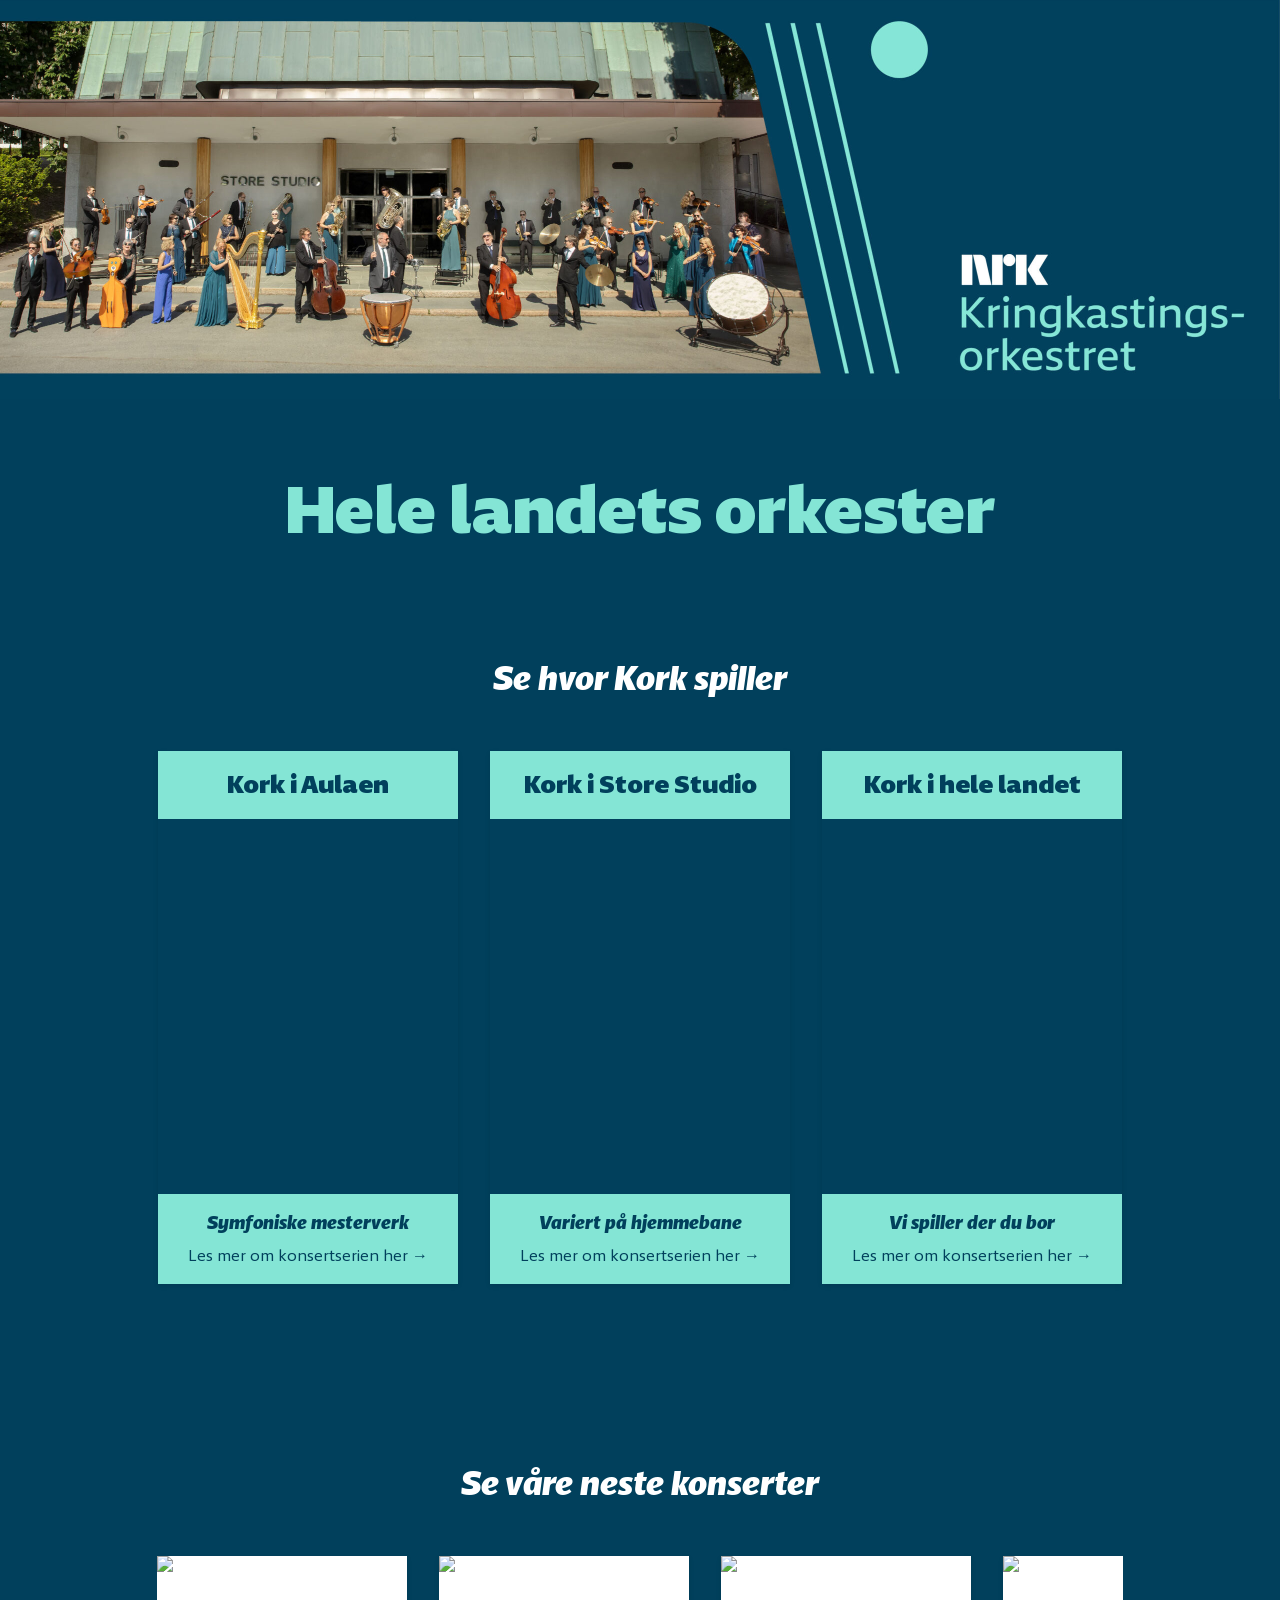
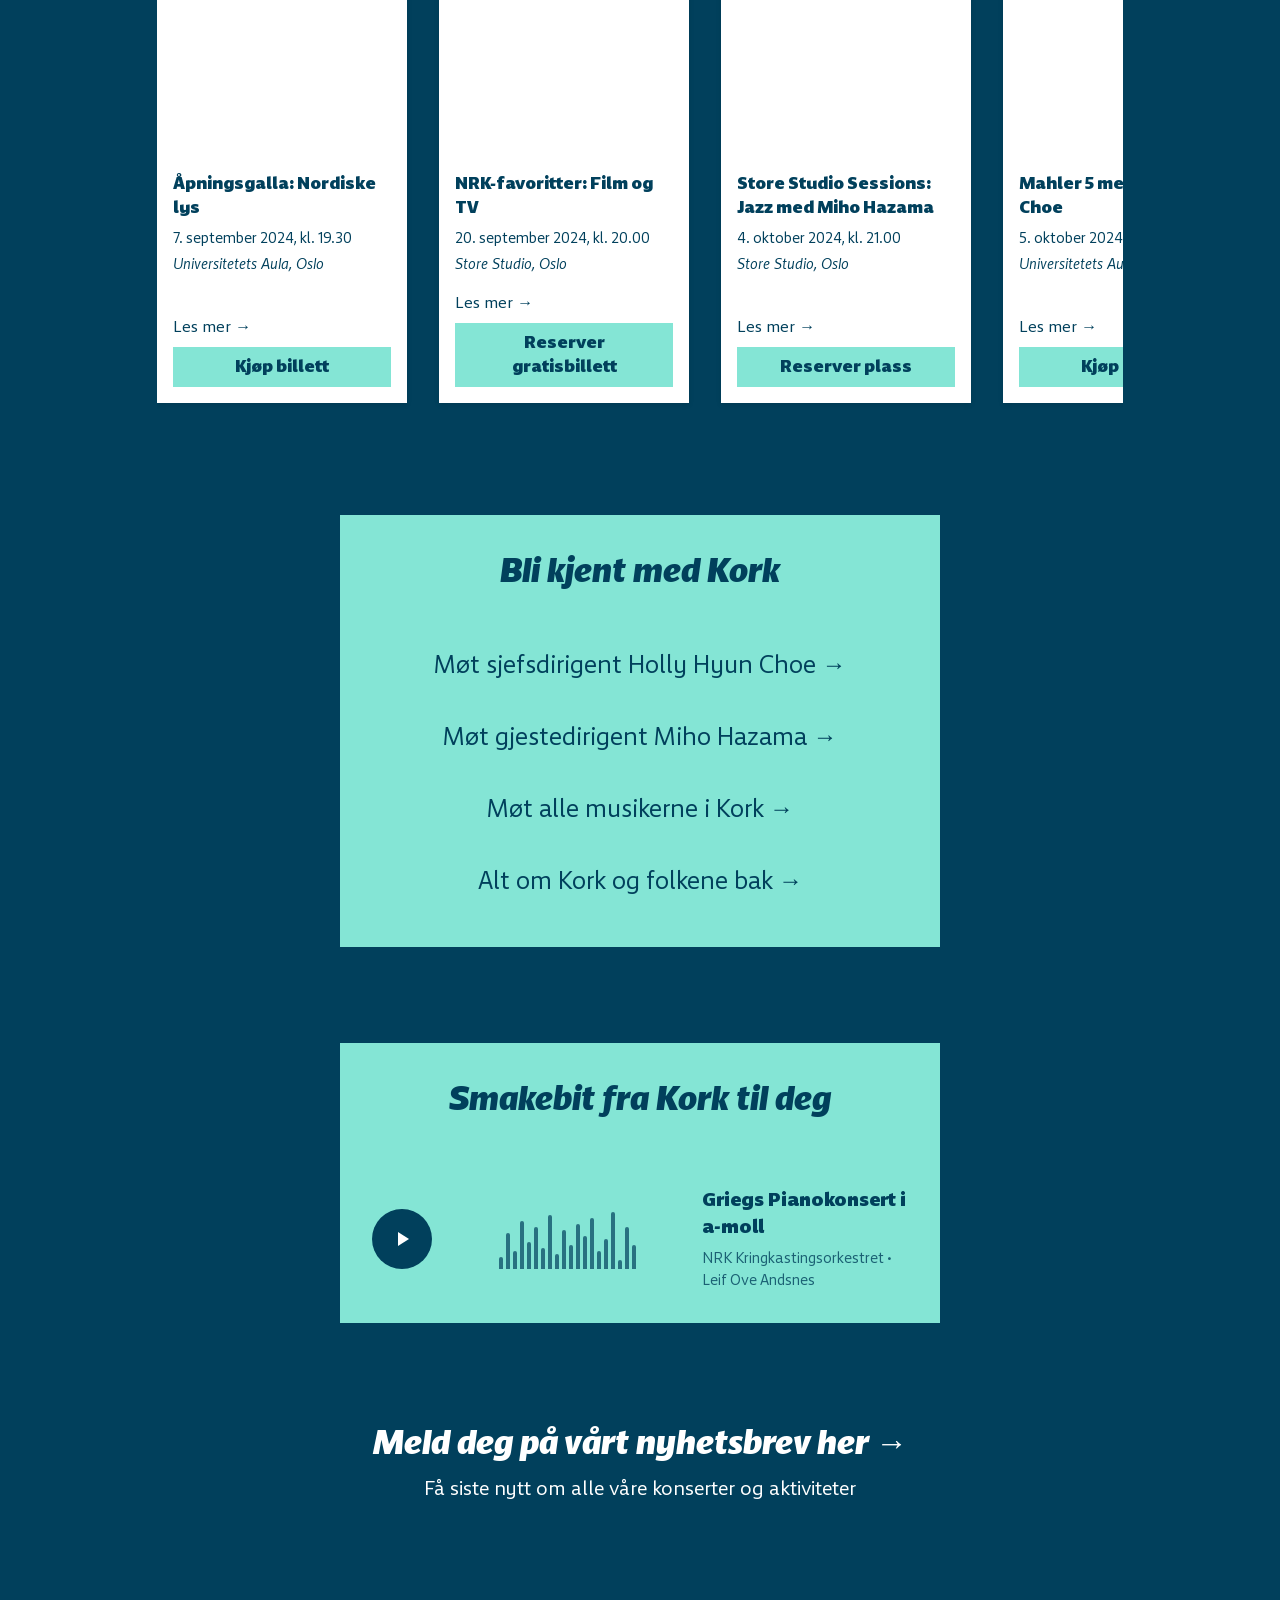
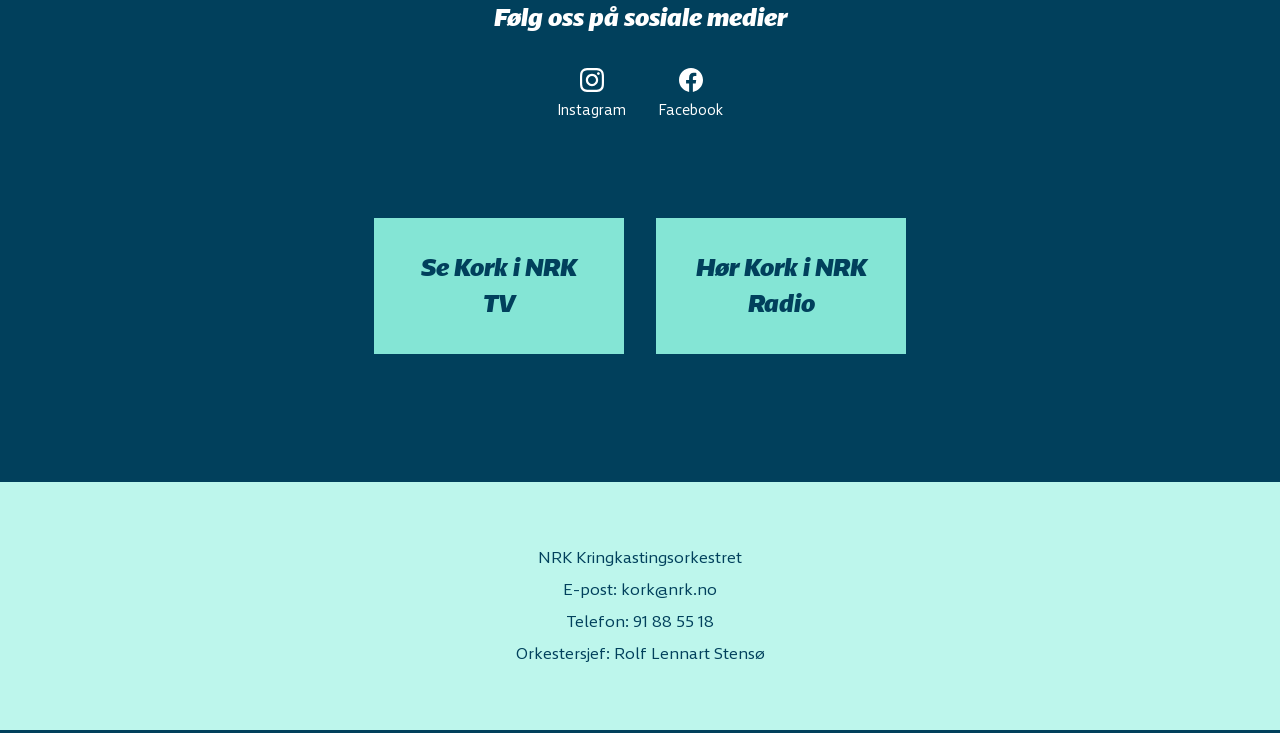
==== index.html @ f0103d6a "Legg til nye HTML-sider og oppdater global CSS" ====
<!DOCTYPE html>
<html lang="en">
<head>
    <meta charset="UTF-8">
    <meta name="viewport" content="width=device-width, initial-scale=1.0">
    <title>Kringkastingsorkestret</title>
    <link rel="stylesheet" href="reset.css">
    <link rel="stylesheet" href="global.css">
</head>
<body>
    <header>
        <img src="Kork-toppbilde-scaled.jpg" alt="NRK Kringkastingsorkestret">
    </header>

    <main>
        <h2 class="main-title">Hele landets orkester</h2>
        <!-- Series Cards Section -->
        <section class="series-section">
            <h2 class="series-title">Se hvor Kork spiller</h2>
            <div class="series-cards">
                <div class="card">
                    <h3 class="card-title">Kork i Aulaen</h3>
                    <div class="card-image">
                        <video autoplay muted loop poster="https://images.unsplash.com/photo-1519682718457-c82ce8296645?q=80&w=1170&auto=format&fit=crop&ixlib=rb-4.1.0&ixid=M3wxMjA3fDB8MHxwaG90by1wYWdlfHx8fGVufDB8fHx8fA%3D%3D">
                            <!-- Orchestra playing - replace with actual video URL -->
                        </video>
                    </div>
                    <p class="card-subtitle">Symfoniske mesterverk</p>
                    <span class="read-more">Les mer om konsertserien her →</span>
                    <a class="card-link-overlay" href="kork-i-aulaen.html" aria-label="Les mer om Kork i Aulaen"><span class="sr-only">Les mer om Kork i Aulaen</span></a>
                </div>
                <div class="card">
                    <h3 class="card-title">Kork i Store Studio</h3>
                    <div class="card-image">
                        <video autoplay muted loop poster="https://byggogbevar.no/media/4402/mineralittpuss-paa-store-studio-nrk-foto-betong-consult.jpg?width=1320&format=webp&v=1d457262182a1d0">
                            <!-- Musicians in big room - replace with actual video URL -->
                        </video>
                    </div>
                    <p class="card-subtitle">Variert på hjemmebane</p>
                    <span class="read-more">Les mer om konsertserien her →</span>
                    <a class="card-link-overlay" href="kork-i-store-studio.html" aria-label="Les mer om Kork i Store Studio"><span class="sr-only">Les mer om Kork i Store Studio</span></a>
                </div>
                <div class="card">
                    <h3 class="card-title">Kork i hele landet</h3>
                    <div class="card-image">
                        <video autoplay muted loop poster="https://g.acdn.no/obscura/API/dynamic/r1/ece5/tr_1200_1200_s_f/0000/avno/2015/3/8/22/10kulkari1_1.jpg?chk=79253D">
                            <!-- Orchestra in nature - replace with actual video URL -->
                        </video>
                    </div>
                    <p class="card-subtitle">Vi spiller der du bor</p>
                    <span class="read-more">Les mer om konsertserien her →</span>
                    <a class="card-link-overlay" href="kork-i-hele-landet.html" aria-label="Les mer om Kork i hele landet"><span class="sr-only">Les mer om Kork i hele landet</span></a>
                </div>
            </div>
        </section>
        
        <section class="concerts-section">
            <h2>Se våre neste konserter</h2>
            <div class="concerts-carousel">
                                <div class="concert-card">
                    <img src="https://images.unsplash.com/photo-1446057032654-9d8885db76c6?auto=format&fit=crop&w=1600&q=80&ixlib=rb-4.0.3" alt="Dirigent i aksjon">
                    <div class="concert-body">
                        <div class="concert-info">
                            <h4 class="concert-title">Åpningsgalla: Nordiske lys</h4>
                            <div class="date-venue-row">
                                <p class="concert-date">7. september 2024, kl. 19.30</p>
                                <p class="concert-venue">Universitetets Aula, Oslo</p>
                            </div>
                        </div>
                        <div class="concert-actions">
                            <a href="https://www.ticketmaster.no/event/kork-nordiske-lys-billetter/0001" class="concert-link">Les mer →</a>
                            <button class="ticket-btn">Kjøp billett</button>
                        </div>
                    </div>
                </div>
                                <div class="concert-card">
                    <img src="https://images.unsplash.com/photo-1516466723877-e4ec1d736c8a?auto=format&fit=crop&w=1600&q=80&ixlib=rb-4.0.3" alt="Publikum i Store Studio">
                    <div class="concert-body">
                        <div class="concert-info">
                            <h4 class="concert-title">NRK-favoritter: Film og TV</h4>
                            <div class="date-venue-row">
                                <p class="concert-date">20. september 2024, kl. 20.00</p>
                                <p class="concert-venue">Store Studio, Oslo</p>
                            </div>
                        </div>
                        <div class="concert-actions">
                            <a href="https://www.nrk.no/kork/store-studio-film-og-tv-1.44556677" class="concert-link">Les mer →</a>
                            <button class="ticket-btn">Reserver gratisbillett</button>
                        </div>
                    </div>
                </div>
                                <div class="concert-card">
                    <img src="https://images.unsplash.com/photo-1504805572947-34fad45aed93?auto=format&fit=crop&w=1600&q=80&ixlib=rb-4.0.3" alt="Jazzmusiker i studio">
                    <div class="concert-body">
                        <div class="concert-info">
                            <h4 class="concert-title">Store Studio Sessions: Jazz med Miho Hazama</h4>
                            <div class="date-venue-row">
                                <p class="concert-date">4. oktober 2024, kl. 21.00</p>
                                <p class="concert-venue">Store Studio, Oslo</p>
                            </div>
                        </div>
                        <div class="concert-actions">
                            <a href="https://www.nrk.no/kork/store-studio-sessions-miho-hazama-1.44556678" class="concert-link">Les mer →</a>
                            <button class="ticket-btn">Reserver plass</button>
                        </div>
                    </div>
                </div>
                                <div class="concert-card">
                    <img src="https://images.unsplash.com/photo-1517976487492-5750f3195933?auto=format&fit=crop&w=1600&q=80&ixlib=rb-4.0.3" alt="Strykere i konsertsal">
                    <div class="concert-body">
                        <div class="concert-info">
                            <h4 class="concert-title">Mahler 5 med Holly Hyun Choe</h4>
                            <div class="date-venue-row">
                                <p class="concert-date">5. oktober 2024, kl. 19.00</p>
                                <p class="concert-venue">Universitetets Aula, Oslo</p>
                            </div>
                        </div>
                        <div class="concert-actions">
                            <a href="https://www.nrk.no/kork/mahler-5-med-holly-hyun-choe-1.12345678" class="concert-link">Les mer →</a>
                            <button class="ticket-btn">Kjøp billett</button>
                        </div>
                    </div>
                </div>
                                <div class="concert-card">
                    <img src="https://images.unsplash.com/photo-1511379938547-c1f69419868d?auto=format&fit=crop&w=1600&q=80&ixlib=rb-4.0.3" alt="Vokalist i studio">
                    <div class="concert-body">
                        <div class="concert-info">
                            <h4 class="concert-title">KORK & Karpe – StudioEkstra</h4>
                            <div class="date-venue-row">
                                <p class="concert-date">18. oktober 2024, kl. 22.00</p>
                                <p class="concert-venue">Store Studio, Oslo</p>
                            </div>
                        </div>
                        <div class="concert-actions">
                            <a href="https://www.nrk.no/kork/kork-og-karpe-store-studio-1.44556679" class="concert-link">Les mer →</a>
                            <button class="ticket-btn">Venteliste</button>
                        </div>
                    </div>
                </div>
                                <div class="concert-card">
                    <img src="https://images.unsplash.com/photo-1519681393784-d120267933ba?auto=format&fit=crop&w=1600&q=80&ixlib=rb-4.0.3" alt="Orkester i konsertsal">
                    <div class="concert-body">
                        <div class="concert-info">
                            <h4 class="concert-title">KORK & Susanna i Olavshallen</h4>
                            <div class="date-venue-row">
                                <p class="concert-date">26. oktober 2024, kl. 19.30</p>
                                <p class="concert-venue">Olavshallen, Trondheim</p>
                            </div>
                        </div>
                        <div class="concert-actions">
                            <a href="https://www.ticketmaster.no/event/kork-susanna-trondheim-billetter/77889901" class="concert-link">Les mer →</a>
                            <button class="ticket-btn">Kjøp billett</button>
                        </div>
                    </div>
                </div>
            </div>
        </section>
        
        <!-- Om Kork Section -->
        <section class="om-kork-section">
            <div class="conductor-links-box">
                <h2>Bli kjent med Kork</h2>
                <a href="#" class="conductor-link">Møt sjefsdirigent Holly Hyun Choe →</a>
                <a href="#" class="conductor-link">Møt gjestedirigent Miho Hazama →</a>
                <a href="#" class="conductor-link">Møt alle musikerne i Kork →</a>
                <a href="#" class="conductor-link">Alt om Kork og folkene bak →</a>
            </div>
        </section>

        <!-- Music Player Section -->
        <section class="music-player-section">
            <div class="music-player">
                <h2>Smakebit fra Kork til deg</h2>
                <div class="music-player-controls">
                    <button class="play-btn" id="playBtn">
                        <svg width="24" height="24" viewBox="0 0 24 24" fill="currentColor">
                            <path d="M8 5v14l11-7z"/>
                        </svg>
                    </button>
                    <div class="audio-visualizer">
                    <div class="frequency-bar" style="height: 20%"></div>
                    <div class="frequency-bar" style="height: 60%"></div>
                    <div class="frequency-bar" style="height: 30%"></div>
                    <div class="frequency-bar" style="height: 80%"></div>
                    <div class="frequency-bar" style="height: 45%"></div>
                    <div class="frequency-bar" style="height: 70%"></div>
                    <div class="frequency-bar" style="height: 35%"></div>
                    <div class="frequency-bar" style="height: 90%"></div>
                    <div class="frequency-bar" style="height: 25%"></div>
                    <div class="frequency-bar" style="height: 65%"></div>
                    <div class="frequency-bar" style="height: 40%"></div>
                    <div class="frequency-bar" style="height: 75%"></div>
                    <div class="frequency-bar" style="height: 55%"></div>
                    <div class="frequency-bar" style="height: 85%"></div>
                    <div class="frequency-bar" style="height: 30%"></div>
                    <div class="frequency-bar" style="height: 50%"></div>
                    <div class="frequency-bar" style="height: 95%"></div>
                    <div class="frequency-bar" style="height: 15%"></div>
                    <div class="frequency-bar" style="height: 70%"></div>
                    <div class="frequency-bar" style="height: 40%"></div>
                </div>
                    <div class="track-info">
                        <h3>Griegs Pianokonsert i a-moll</h3>
                        <p>NRK Kringkastingsorkestret • Leif Ove Andsnes</p>
                    </div>
                </div>
            </div>
        </section>

        <!-- Newsletter Section -->
        <section class="newsletter-section">
            <a href="#" class="newsletter-link">Meld deg på vårt nyhetsbrev her →</a>
            <p class="newsletter-subtitle">Få siste nytt om alle våre konserter og aktiviteter</p>
            <h3 class="social-title">Følg oss på sosiale medier</h3>
            <div class="social-icons">
                <a href="#" class="social-link" aria-label="Instagram">
                    <svg width="24" height="24" viewBox="0 0 24 24" fill="currentColor">
                        <path d="M12 2.163c3.204 0 3.584.012 4.85.07 3.252.148 4.771 1.691 4.919 4.919.058 1.265.069 1.645.069 4.849 0 3.205-.012 3.584-.069 4.849-.149 3.225-1.664 4.771-4.919 4.919-1.266.058-1.644.07-4.85.07-3.204 0-3.584-.012-4.849-.07-3.26-.149-4.771-1.699-4.919-4.92-.058-1.265-.07-1.644-.07-4.849 0-3.204.013-3.583.07-4.849.149-3.227 1.664-4.771 4.919-4.919 1.266-.057 1.645-.069 4.849-.069zm0-2.163c-3.259 0-3.667.014-4.947.072-4.358.2-6.78 2.618-6.98 6.98-.059 1.281-.073 1.689-.073 4.948 0 3.259.014 3.668.072 4.948.2 4.358 2.618 6.78 6.98 6.98 1.281.058 1.689.072 4.948.072 3.259 0 3.668-.014 4.948-.072 4.354-.2 6.782-2.618 6.979-6.98.059-1.28.073-1.689.073-4.948 0-3.259-.014-3.667-.072-4.947-.196-4.354-2.617-6.78-6.979-6.98-1.281-.059-1.69-.073-4.949-.073zm0 5.838c-3.403 0-6.162 2.759-6.162 6.162s2.759 6.163 6.162 6.163 6.162-2.759 6.162-6.163c0-3.403-2.759-6.162-6.162-6.162zm0 10.162c-2.209 0-4-1.79-4-4 0-2.209 1.791-4 4-4s4 1.791 4 4c0 2.21-1.791 4-4 4zm6.406-11.845c-.796 0-1.441.645-1.441 1.44s.645 1.44 1.441 1.44c.795 0 1.439-.645 1.439-1.44s-.644-1.44-1.439-1.44z"/>
                    </svg>
                    <span class="social-label">Instagram</span>
                </a>
                <a href="#" class="social-link" aria-label="Facebook">
                    <svg width="24" height="24" viewBox="0 0 24 24" fill="currentColor">
                        <path d="M24 12.073c0-6.627-5.373-12-12-12s-12 5.373-12 12c0 5.99 4.388 10.954 10.125 11.854v-8.385H7.078v-3.47h3.047V9.43c0-3.007 1.792-4.669 4.533-4.669 1.312 0 2.686.235 2.686.235v2.953H15.83c-1.491 0-1.956.925-1.956 1.874v2.25h3.328l-.532 3.47h-2.796v8.385C19.612 23.027 24 18.062 24 12.073z"/>
                    </svg>
                    <span class="social-label">Facebook</span>
                </a>
            </div>
        </section>

        <!-- Media Section -->
        <section class="media-section">
            <div class="media-boxes">
                <div class="media-box">
                    <h3>Se Kork i NRK TV</h3>
                </div>
                <div class="media-box">
                    <h3>Hør Kork i NRK Radio</h3>
                </div>
            </div>
        </section>
    </main>
    
    <footer>
        <p>NRK Kringkastingsorkestret</p>
        <p>E-post: kork@nrk.no</p>
        <p>Telefon: 91 88 55 18</p>
        <p>Orkestersjef: Rolf Lennart Stensø</p>
    </footer>
    
</body>
</html>
---- global.css ----
/* Font Declarations */
@font-face {
  font-family: 'NRK Sans';
  src: url('./font/NRKSans-Regular_112393614.ttf') format('truetype');
  font-weight: 400;
  font-style: normal;
}

@font-face {
  font-family: 'NRK Sans';
  src: url('./font/NRKSans-RegularItalic_595751658.ttf') format('truetype');
  font-weight: 400;
  font-style: italic;
}

@font-face {
  font-family: 'NRK Sans';
  src: url('./font/NRKSans-Black_2588582551.ttf') format('truetype');
  font-weight: 900;
  font-style: normal;
}

@font-face {
  font-family: 'NRK Sans';
  src: url('./font/NRKSans-BlackItalic_2132894195.ttf') format('truetype');
  font-weight: 900;
  font-style: italic;
}
/* CSS Custom Properties (Variables) */
:root {
  --color-dark-blue: #01405c;
  --color-green: #84e5d5;
  --color-light-green: #bdf6ec;
  --color-text: #333;
  --color-white: #ffffff;

  --font-family-base: 'NRK Sans', Arial, sans-serif;
  --font-size-base: 1rem;
  --font-size-large: 3.5rem;
  --font-size-xl: 6rem;

  --spacing-xs: 0.5rem;
  --spacing-xxs: 0.25rem;
  --spacing-sm: 1rem;
  --spacing-md: 1.5rem;
  --spacing-lg: 2rem;
  --spacing-xl: 3rem;
  --spacing-2xl: 4rem;
  --spacing-3xl: 6rem;

  --border-radius: 8px;
  --shadow: 0 2px 5px rgba(0, 0, 0, 0.1);
  --max-width-container: 1200px;

  /* Calculated from SVG path diagonal: arctan((425.49-68.23)/(178.39-96.15)) */
  --frame-skew-angle: 12.9deg;

  /* Line spacing - distance between each line */
  --line-spacing: 20cqi;
}

/* Base Styles */
body {
  font-family: var(--font-family-base);
  font-size: var(--font-size-base);
  color: var(--color-text);
  background: var(--color-dark-blue);
  min-height: 100vh;
}

.sr-only {
  position: absolute;
  width: 1px;
  height: 1px;
  padding: 0;
  margin: -1px;
  overflow: hidden;
  clip: rect(0, 0, 0, 0);
  white-space: nowrap;
  border: 0;
}

/* Layout Components */
header {
  width: 100%;
  padding: 0;
  margin: 0;
}

header img {
  width: 100%;
  height: auto;
  display: block;
  margin-top: -3px;
}

main {
  max-width: var(--max-width-container);
  margin: var(--spacing-lg) auto;
  padding: var(--spacing-lg);
  color: var(--color-white);
}

.main-title {
  font-size: 4rem;
  color: var(--color-green);
  font-weight: 900;
  font-style: normal;
  margin: 0 0 var(--spacing-3xl) 0;
  text-align: center;
}

.series-title {
  font-size: 2rem;
  color: var(--color-white);
  font-weight: 900;
  font-style: italic;
  margin: 0 0 var(--spacing-lg) 0;
  text-align: center;
}

.series-cards {
  display: flex;
  flex-wrap: nowrap;
  gap: var(--spacing-lg);
  overflow-x: auto;
  scroll-behavior: smooth;
  scroll-snap-type: x mandatory;
  padding: var(--spacing-sm) 0;
  container-type: inline-size;
  justify-content: center;
}

.series-cards::-webkit-scrollbar {
  height: 8px;
}

.series-cards::-webkit-scrollbar-track {
  background: var(--color-dark-blue);
  border-radius: 0;
}

.series-cards::-webkit-scrollbar-thumb {
  background: var(--color-green);
  border-radius: 0;
}

/* Responsive card sizing with container queries */
@container (max-width: 500px) {
  .card {
    flex: 0 0 calc(100% - var(--spacing-lg));
    width: calc(100% - var(--spacing-lg));
    min-width: calc(100% - var(--spacing-lg));
    scroll-snap-align: start;
  }
}

@container (min-width: 501px) and (max-width: 900px) {
  .card {
    flex: 0 0 calc(50% - var(--spacing-lg));
    width: calc(50% - var(--spacing-lg));
    min-width: calc(50% - var(--spacing-lg));
    scroll-snap-align: start;
  }
}

@container (min-width: 901px) {
  .series-cards {
    justify-content: center;
    overflow-x: visible;
  }

  .card {
    flex: 1;
    max-width: 300px;
    scroll-snap-align: none;
  }
}

.card {
  border-radius: 0;
  overflow: hidden;
  box-shadow: var(--shadow);
  display: flex;
  flex-direction: column;
  position: relative;
  transition: transform 0.3s ease, box-shadow 0.3s ease;
}

.card:hover,
.card:focus-within {
  transform: translateY(-6px);
  box-shadow: 0 10px 25px rgba(0, 0, 0, 0.25);
}

.card-image {
  position: relative;
  aspect-ratio: 4 / 5;
}

.card-title {
  background-color: var(--color-green);
  color: var(--color-dark-blue);
  padding: var(--spacing-sm);
  margin: 0;
  font-size: 1.5rem;
  text-align: center;
  font-weight: 900;
  font-style: normal;
}

.card-subtitle {
  background-color: var(--color-green);
  color: var(--color-dark-blue);
  padding: var(--spacing-sm) var(--spacing-sm) 0 var(--spacing-sm);
  margin: 0;
  font-size: 1.1rem;
  text-align: center;
  font-weight: 900;
  font-style: italic;
}

.card video {
  width: 100%;
  height: 100%;
  object-fit: cover;
  position: absolute;
  top: 0;
  left: 0;
  z-index: 1;
}

.card .read-more {
  background-color: var(--color-green);
  color: var(--color-dark-blue);
  padding: var(--spacing-xs) var(--spacing-sm) var(--spacing-sm)
    var(--spacing-sm);
  margin: 0;
  font-size: var(--font-size-base);
  text-align: center;
  display: block;
  font-weight: 500;
  font-style: normal;
  pointer-events: none;
}

.card-link-overlay {
  position: absolute;
  inset: 0;
  z-index: 5;
  border-radius: inherit;
  text-decoration: none;
  display: block;
  background: transparent;
}

.card-link-overlay:focus-visible {
  outline: 3px solid var(--color-green);
  outline-offset: 4px;
}


.series-section {
  margin-top: var(--spacing-3xl);
  text-align: center;
}

.concerts-section + .series-highlight {
  margin-top: var(--spacing-3xl);
}

.series-highlight + .series-feature-grid {
  margin-top: var(--spacing-3xl);
}

.om-kork-section {
  margin-top: var(--spacing-3xl);
  text-align: center;
}

.conductor-links-box {
  background-color: var(--color-green);
  border-radius: 0;
  padding: var(--spacing-lg);
  max-width: 600px;
  margin: 0 auto;
  display: flex;
  flex-direction: column;
  gap: var(--spacing-xxs);
}

.conductor-links-box h2 {
  font-size: 2rem;
  color: var(--color-dark-blue);
  font-weight: 900;
  font-style: italic;
  margin: 0 0 var(--spacing-lg) 0;
}

.conductor-link {
  display: block;
  font-size: 1.5rem;
  color: var(--color-dark-blue);
  font-weight: 500;
  font-style: normal;
  text-decoration: none;
  margin: 0;
  padding: var(--spacing-sm);
  transition: background-color 0.3s ease;
}

.conductor-link:hover {
  background-color: var(--color-dark-blue);
  color: var(--color-white);
}

.musician-section {
  margin-top: var(--spacing-2xl);
  text-align: center;
}

.newsletter-section {
  margin-top: var(--spacing-3xl);
  text-align: center;
}

.newsletter-link {
  display: block;
  font-size: 2rem;
  color: var(--color-white);
  font-weight: 900;
  font-style: italic;
  text-decoration: none;
  margin: 0 0 var(--spacing-xs) 0;
}

.newsletter-link:hover {
  color: var(--color-green);
}

.newsletter-subtitle {
  font-size: 1.2rem;
  color: var(--color-white);
  margin: 0 0 var(--spacing-3xl) 0;
  font-style: normal;
}

.social-title {
  font-size: 1.5rem;
  color: var(--color-white);
  font-weight: 900;
  font-style: italic;
  margin: 0 0 var(--spacing-lg) 0;
  text-align: center;
}

.social-icons {
  display: flex;
  justify-content: center;
  gap: var(--spacing-lg);
}

.social-link {
  color: var(--color-white);
  transition: color 0.3s ease;
  display: flex;
  flex-direction: column;
  align-items: center;
  text-decoration: none;
}

.social-link:hover {
  color: var(--color-green);
}

.social-label {
  font-size: 0.9rem;
  margin-top: var(--spacing-xs);
}

.media-section {
  margin-top: var(--spacing-3xl);
  text-align: center;
}

.media-boxes {
  display: flex;
  gap: var(--spacing-lg);
  justify-content: center;
}

.media-box {
  background-color: var(--color-green);
  border-radius: 0;
  padding: var(--spacing-lg);
  flex: 1;
  max-width: 250px;
  text-align: center;
}

.media-box h3 {
  color: var(--color-dark-blue);
  font-weight: 900;
  font-style: italic;
  margin: 0;
  font-size: 1.5rem;
}

/* Music Player Section */
.music-player-section {
  margin-top: var(--spacing-3xl);
  text-align: center;
}

.music-player {
  background-color: var(--color-green);
  border-radius: 0;
  padding: var(--spacing-lg);
  max-width: 600px;
  margin: 0 auto;
  display: flex;
  align-items: center;
  gap: var(--spacing-lg);
  flex-direction: column;
}

.music-player h2 {
  font-size: 2rem;
  color: var(--color-dark-blue);
  font-weight: 900;
  font-style: italic;
  margin: 0 0 var(--spacing-lg) 0;
  align-self: stretch;
  text-align: center;
}

.music-player-controls {
  display: flex;
  align-items: center;
  gap: var(--spacing-lg);
  width: 100%;
}

.play-btn {
  background-color: var(--color-dark-blue);
  color: var(--color-white);
  border: none;
  width: 60px;
  height: 60px;
  border-radius: 50%;
  display: flex;
  align-items: center;
  justify-content: center;
  cursor: pointer;
  transition: transform 0.2s ease;
  flex-shrink: 0;
}

.play-btn:hover {
  transform: scale(1.1);
}

.audio-visualizer {
  display: flex;
  align-items: end;
  gap: 3px;
  height: 60px;
  flex: 1;
  justify-content: center;
}

.frequency-bar {
  width: 4px;
  background-color: var(--color-dark-blue);
  border-radius: 2px 2px 0 0;
  animation: pulse 1.5s ease-in-out infinite;
  opacity: 0.7;
}

.frequency-bar:nth-child(odd) {
  animation-delay: 0.1s;
}

.frequency-bar:nth-child(3n) {
  animation-delay: 0.2s;
}

.frequency-bar:nth-child(4n) {
  animation-delay: 0.3s;
}

@keyframes pulse {
  0%,
  100% {
    opacity: 0.3;
    transform: scaleY(0.3);
  }
  50% {
    opacity: 1;
    transform: scaleY(1);
  }
}

.track-info {
  text-align: left;
  flex: 1;
}

.track-info h3 {
  color: var(--color-dark-blue);
  font-weight: 900;
  font-style: normal;
  margin: 0 0 var(--spacing-xs) 0;
  font-size: 1.1rem;
}

.track-info p {
  color: var(--color-dark-blue);
  font-size: 0.9rem;
  margin: 0;
  opacity: 0.8;
}

/* Concert Section */
.concerts-section {
  margin-top: var(--spacing-3xl);
  padding-top: var(--spacing-2xl);
}

.concerts-section h2 {
  font-size: 2rem;
  color: var(--color-white);
  font-weight: 900;
  font-style: italic;
  margin: 0 0 var(--spacing-lg) 0;
  text-align: center;
}

.concerts-carousel {
  display: flex;
  gap: var(--spacing-lg);
  overflow-x: auto;
  padding: var(--spacing-sm) 0;
  scroll-behavior: smooth;
  max-width: 85%;
  margin: 0 auto;
  align-items: stretch;
}

.concerts-carousel::-webkit-scrollbar {
  height: 8px;
}

.concerts-carousel::-webkit-scrollbar-track {
  background: var(--color-dark-blue);
  border-radius: 0;
}

.concerts-carousel::-webkit-scrollbar-thumb {
  background: var(--color-green);
  border-radius: 0;
}

.concert-card {
  flex: 0 0 auto;
  width: 250px;
  background-color: var(--color-white);
  border-radius: 0;
  overflow: hidden;
  box-shadow: var(--shadow);
  display: flex;
  flex-direction: column;
}

.concert-card img {
  width: 100%;
  height: 200px;
  object-fit: cover;
  flex: 0 0 auto;
}

.concert-body {
  flex: 1 1 auto;
  display: flex;
  flex-direction: column;
  padding: var(--spacing-sm);
  gap: var(--spacing-sm);
}

.concert-info {
  display: flex;
  flex-direction: column;
  gap: var(--spacing-xs);
  flex: 1 1 auto;
  min-height: 0;
}

.concert-title {
  font-size: var(--font-size-base);
  color: var(--color-dark-blue);
  font-weight: 900;
  font-style: normal;
  margin: 0;
  overflow: hidden;
  display: -webkit-box;
  -webkit-line-clamp: 2;
  -webkit-box-orient: vertical;
}

.concert-date {
  font-size: 0.9rem;
  color: var(--color-dark-blue);
  font-weight: normal;
  margin: 0;
}

.concert-venue {
  font-size: 0.9rem;
  color: var(--color-dark-blue);
  margin: 0;
  font-style: italic;
}

.concert-actions {
  display: flex;
  flex-direction: column;
  gap: var(--spacing-xs);
  margin-top: auto;
  align-items: stretch;
}

.concert-link {
  display: inline-flex;
  justify-content: flex-start;
  font-size: var(--font-size-base);
  color: var(--color-dark-blue);
  text-decoration: none;
  width: 100%;
}

.concert-link:hover {
  color: var(--color-green);
}

.ticket-btn {
  width: 100%;
  background-color: var(--color-green);
  color: var(--color-dark-blue);
  border: none;
  padding: var(--spacing-xs) var(--spacing-sm);
  font-size: var(--font-size-base);
  font-weight: 900;
  font-style: normal;
  border-radius: 0;
  cursor: pointer;
}

.ticket-btn:hover {
  background-color: var(--color-dark-blue);
  color: var(--color-green);
}

.date-venue-row {
  display: flex;
  flex-direction: column;
  gap: var(--spacing-xxs);
}

/* Footer */
footer {
  background-color: var(--color-light-green);
  color: var(--color-dark-blue);
  text-align: center;
  padding: var(--spacing-2xl) var(--spacing-lg);
  margin-top: var(--spacing-3xl);
}

footer p {
  font-size: var(--font-size-base);
  margin: 0 0 var(--spacing-xs) 0;
}

footer p:last-child {
  margin-bottom: 0;
}
/* Series Pages */
.series-hero {
  position: relative;
  padding: var(--spacing-3xl) var(--spacing-lg);
  margin-bottom: var(--spacing-3xl);
  background-color: var(--color-dark-blue);
  background-size: cover;
  background-position: center;
  overflow: hidden;
}

.series-hero::before {
  content: "";
  position: absolute;
  inset: 0;
  background: linear-gradient(
    120deg,
    rgba(1, 64, 92, 0.88) 0%,
    rgba(1, 64, 92, 0.7) 60%,
    rgba(1, 64, 92, 0.45) 100%
  );
}

.series-hero__content {
  position: relative;
  max-width: 720px;
  display: grid;
  gap: var(--spacing-md);
}

.series-hero__eyebrow {
  font-size: 0.95rem;
  letter-spacing: 0.08em;
  text-transform: uppercase;
  color: var(--color-light-green);
}

.series-hero__title {
  margin: 0;
  font-size: 3.2rem;
  font-weight: 900;
  font-style: italic;
  color: var(--color-white);
}

.series-hero__lead {
  margin: 0;
  font-size: 1.2rem;
  line-height: 1.6;
  color: var(--color-white);
}

.series-hero__meta {
  display: flex;
  flex-wrap: wrap;
  gap: var(--spacing-md);
}

.series-hero__meta-item {
  font-size: 0.95rem;
  letter-spacing: 0.02em;
  color: var(--color-light-green);
  border-left: 3px solid var(--color-green);
  padding-left: var(--spacing-xs);
}

.series-hero__cta {
  display: inline-flex;
  align-items: center;
  gap: var(--spacing-xxs);
  background-color: var(--color-green);
  color: var(--color-dark-blue);
  font-weight: 900;
  text-decoration: none;
  padding: var(--spacing-xs) var(--spacing-lg);
  transition: background-color 0.3s ease;
  width: fit-content;
}

.series-hero__cta:hover {
  background-color: var(--color-white);
}

.series-hero__breadcrumb {
  font-size: 0.95rem;
  color: var(--color-light-green);
  text-decoration: none;
}

.series-hero__breadcrumb:hover {
  color: var(--color-white);
}

.series-about {
  display: grid;
  gap: var(--spacing-lg);
  grid-template-columns: repeat(auto-fit, minmax(260px, 1fr));
  margin-bottom: var(--spacing-3xl);
}

.series-about__text p {
  font-size: 1.1rem;
  line-height: 1.7;
  margin: 0 0 var(--spacing-md) 0;
}

.series-about__text p:last-child {
  margin-bottom: 0;
}

.series-about__details {
  background: rgba(255, 255, 255, 0.08);
  padding: var(--spacing-lg);
  display: grid;
  gap: var(--spacing-sm);
  border-left: 4px solid var(--color-green);
}

.series-about__details h2,
.series-about__details h3 {
  margin: 0;
  font-size: 1.6rem;
  font-weight: 900;
  font-style: italic;
  color: var(--color-green);
}

.series-list {
  margin: 0;
  padding-left: 1.2rem;
  display: grid;
  gap: var(--spacing-xxs);
}

.series-list li {
  font-size: 1rem;
  line-height: 1.6;
}

.series-feature-grid {
  display: grid;
  gap: var(--spacing-lg);
  grid-template-columns: repeat(auto-fit, minmax(260px, 1fr));
  margin-top: var(--spacing-2xl);
}

.series-feature-card {
  background: rgba(255, 255, 255, 0.08);
  padding: var(--spacing-lg);
  display: grid;
  gap: var(--spacing-sm);
  border-left: 4px solid var(--color-green);
}

.series-feature-card h3 {
  margin: 0;
  font-size: 1.6rem;
  font-weight: 900;
  font-style: italic;
  color: var(--color-green);
}

.series-feature-card p {
  margin: 0;
  line-height: 1.6;
}

.series-feature-card ul {
  margin: 0;
  padding-left: 1.2rem;
  display: grid;
  gap: var(--spacing-xxs);
}

.series-feature-card--bright {
  background: var(--color-green);
  color: var(--color-dark-blue);
}

.series-feature-card--bright h3 {
  color: var(--color-dark-blue);
}

.series-feature-card--bright p,
.series-feature-card--bright li {
  color: var(--color-dark-blue);
}

.series-highlight {
  margin-top: var(--spacing-2xl);
  background: rgba(255, 255, 255, 0.08);
  padding: var(--spacing-lg);
  border-left: 4px solid var(--color-green);
  text-align: center;
  max-width: 640px;
  margin-left: auto;
  margin-right: auto;
}

.series-highlight p {
  margin: 0;
  font-size: 1.1rem;
  line-height: 1.6;
}

.series-highlight cite {
  display: block;
  margin-top: var(--spacing-xs);
  font-size: 0.9rem;
  letter-spacing: 0.08em;
  text-transform: uppercase;
  color: var(--color-light-green);
}

.series-highlight__btn {
  margin-top: var(--spacing-lg);
  display: inline-block;
  width: 100%;
  max-width: 320px;
}




.series-media {
  margin-top: var(--spacing-3xl);
}

.series-media h2 {
  font-size: 2rem;
  color: var(--color-white);
  font-weight: 900;
  font-style: italic;
  margin: 0 0 var(--spacing-lg) 0;
  text-align: center;
}

.series-media__grid {
  display: grid;
  gap: var(--spacing-lg);
  grid-template-columns: repeat(auto-fit, minmax(220px, 1fr));
}

.series-media__item {
  background: rgba(255, 255, 255, 0.08);
  padding: var(--spacing-lg);
  display: grid;
  gap: var(--spacing-xs);
}

.series-media__item a {
  color: var(--color-green);
  text-decoration: none;
  font-weight: 700;
}

.series-media__item a:hover {
  color: var(--color-white);
}

.series-cta {
  margin-top: var(--spacing-3xl);
  text-align: center;
}

.series-cta a {
  display: inline-flex;
  align-items: center;
  gap: var(--spacing-xxs);
  background: var(--color-green);
  color: var(--color-dark-blue);
  font-weight: 900;
  text-decoration: none;
  padding: var(--spacing-xs) var(--spacing-lg);
}

.series-cta a:hover {
  background: var(--color-white);
}

@media (max-width: 768px) {
  .series-hero {
    padding: var(--spacing-2xl) var(--spacing-md);
  }

  .series-hero__title {
    font-size: 2.5rem;
  }
}

@media (max-width: 480px) {
  .series-hero__title {
    font-size: 2.2rem;
  }

  .series-hero__lead {
    font-size: 1.05rem;
  }
}

.series-hero--aulaen {
  background-image: url('https://images.unsplash.com/photo-1519682718457-c82ce8296645?auto=format&fit=crop&w=2400&q=80&ixlib=rb-4.0.3');
}

.series-hero--store-studio {
  background-image: url('https://byggogbevar.no/media/4402/mineralittpuss-paa-store-studio-nrk-foto-betong-consult.jpg?auto=format&fit=crop&w=2400&ixlib=rb-4.0.3');
}

.series-hero--hele-landet {
  background-image: url('https://g.acdn.no/obscura/API/dynamic/r1/ece5/tr_1200_1200_s_f/0000/avno/2015/3/8/22/10kulkari1_1.jpg?chk=79253D');
}
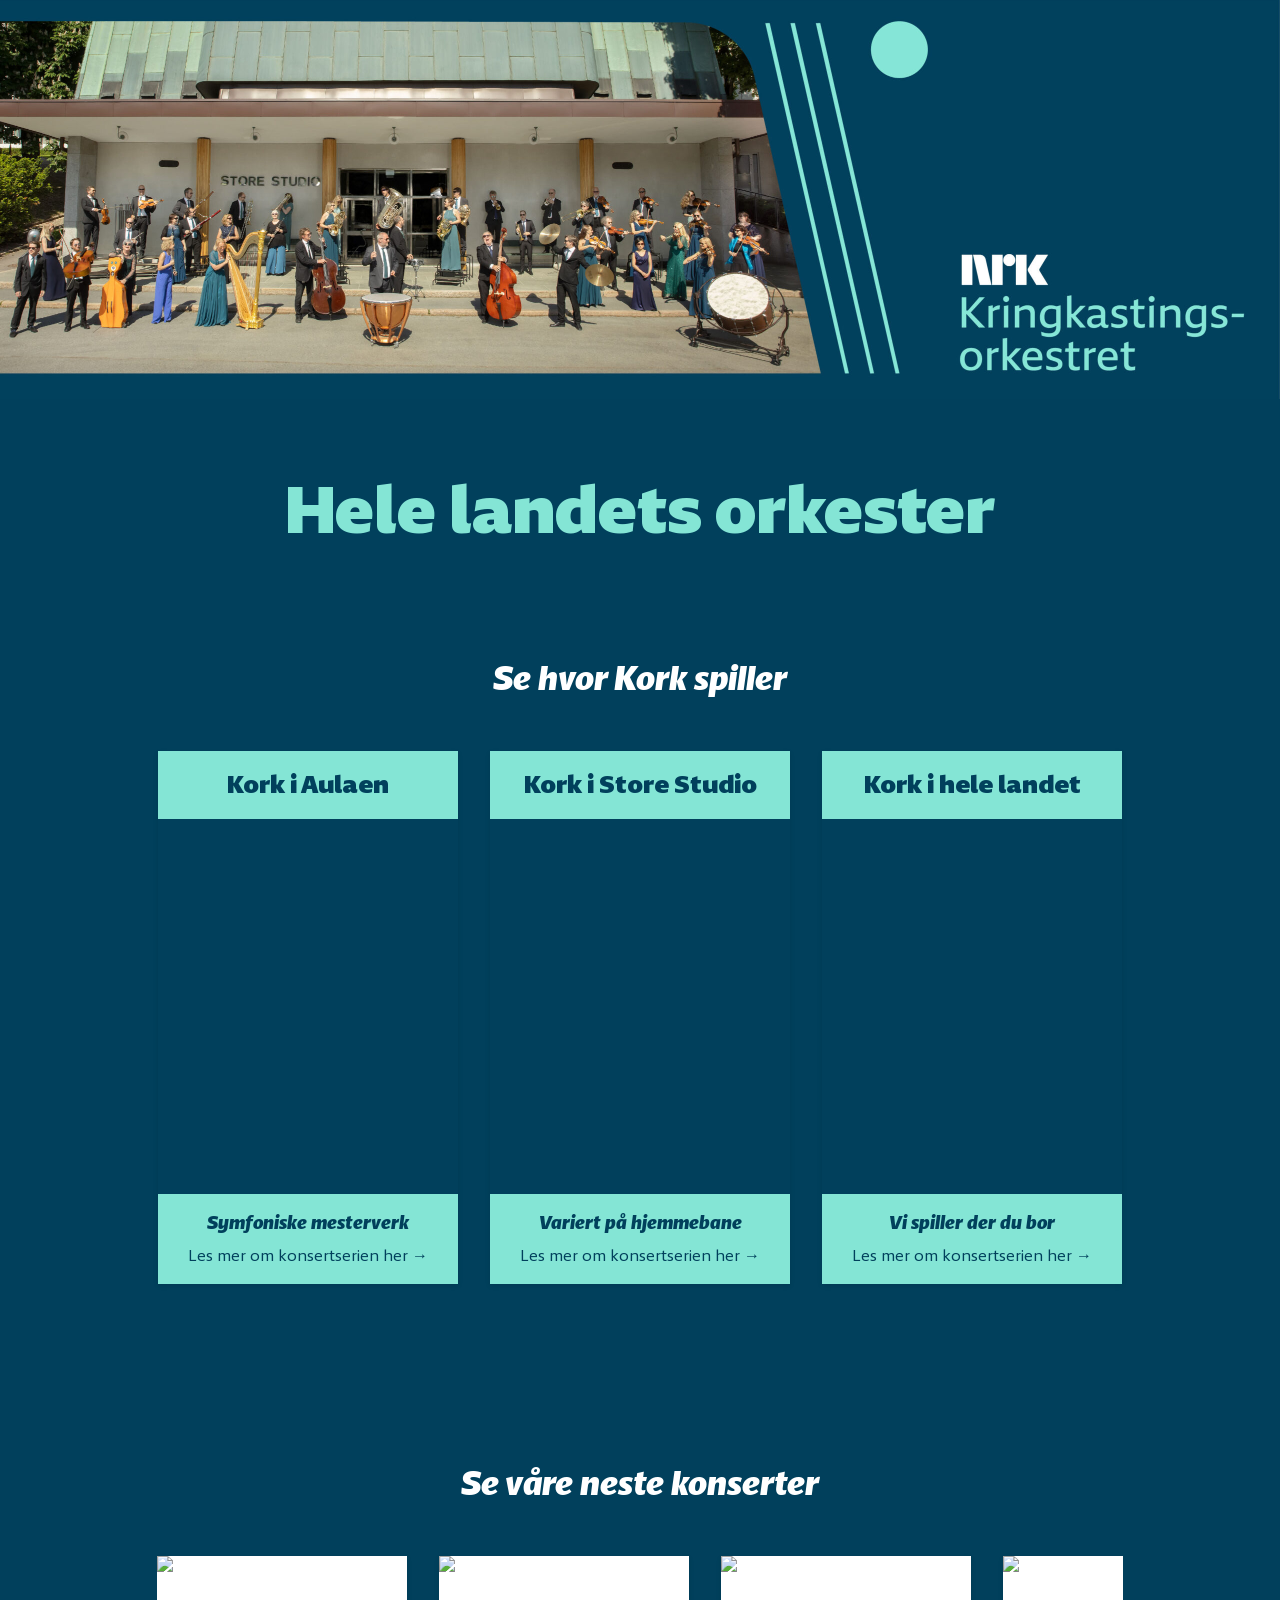
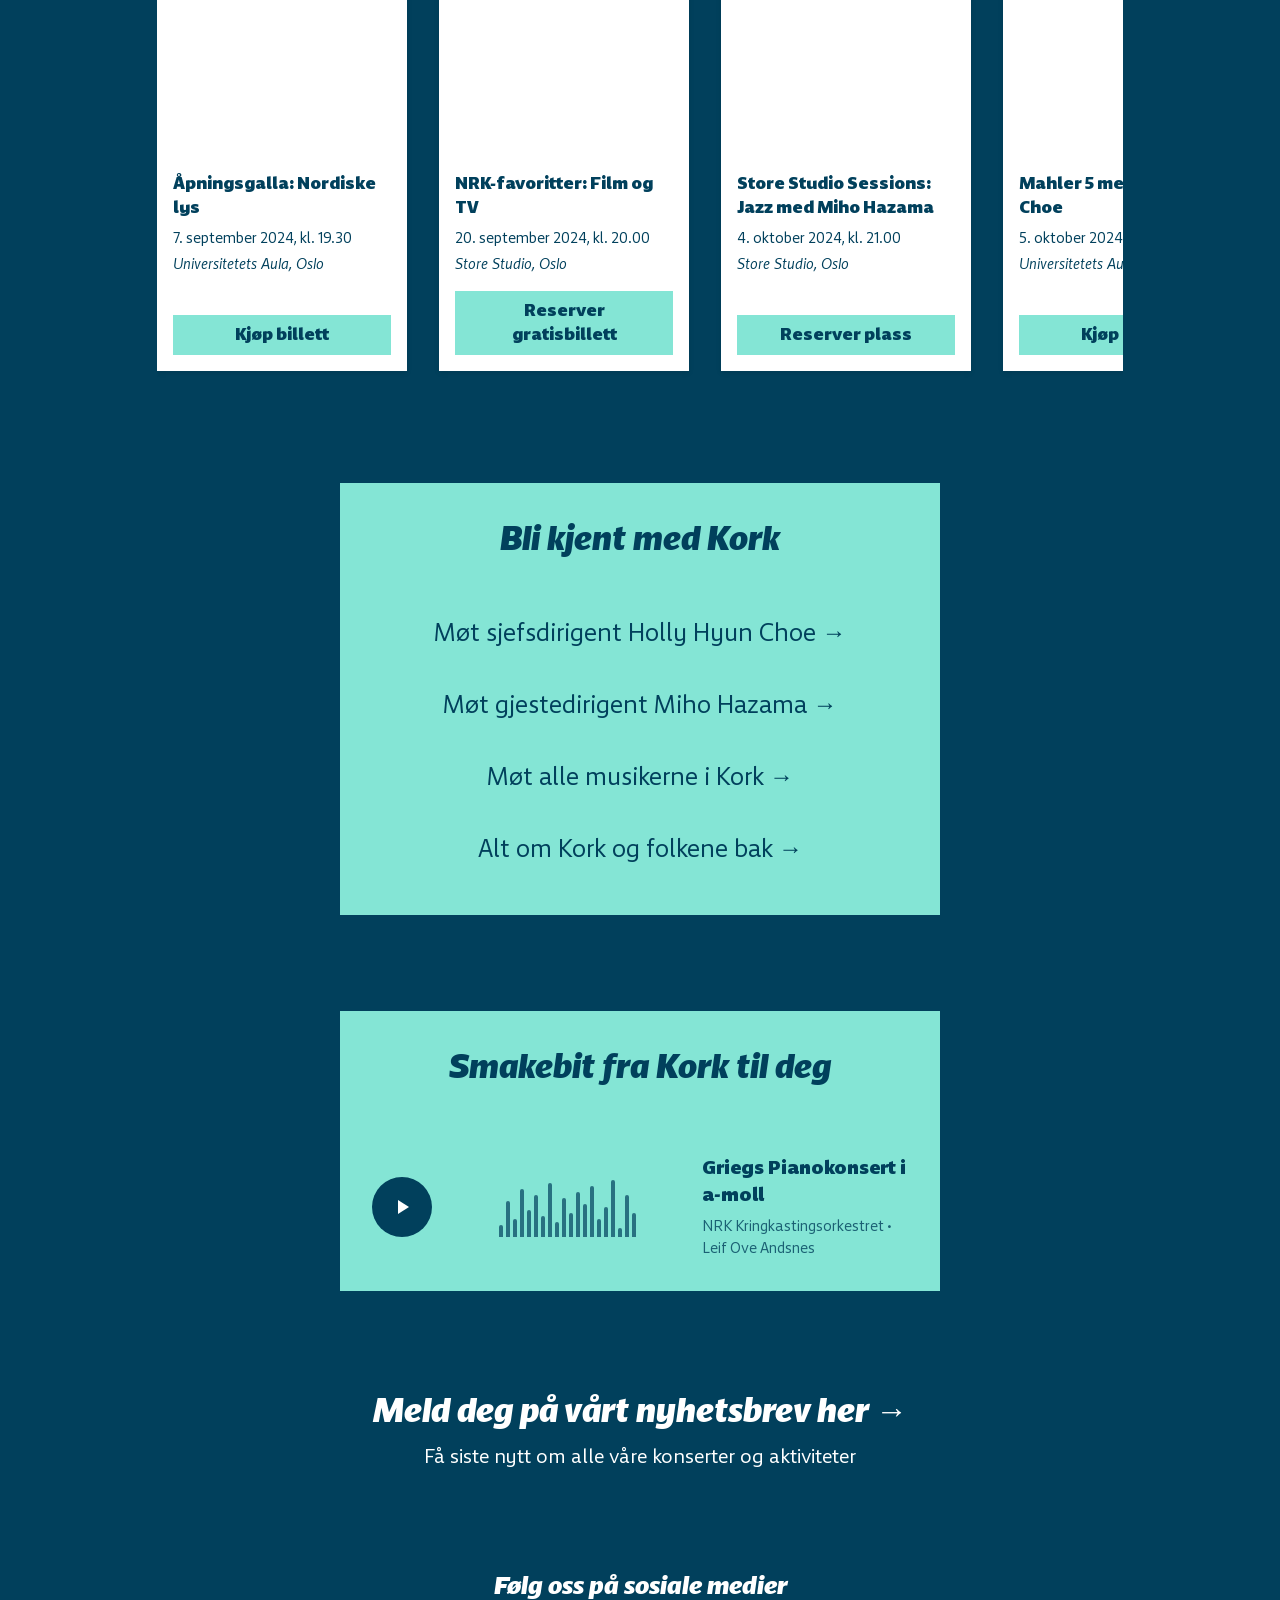
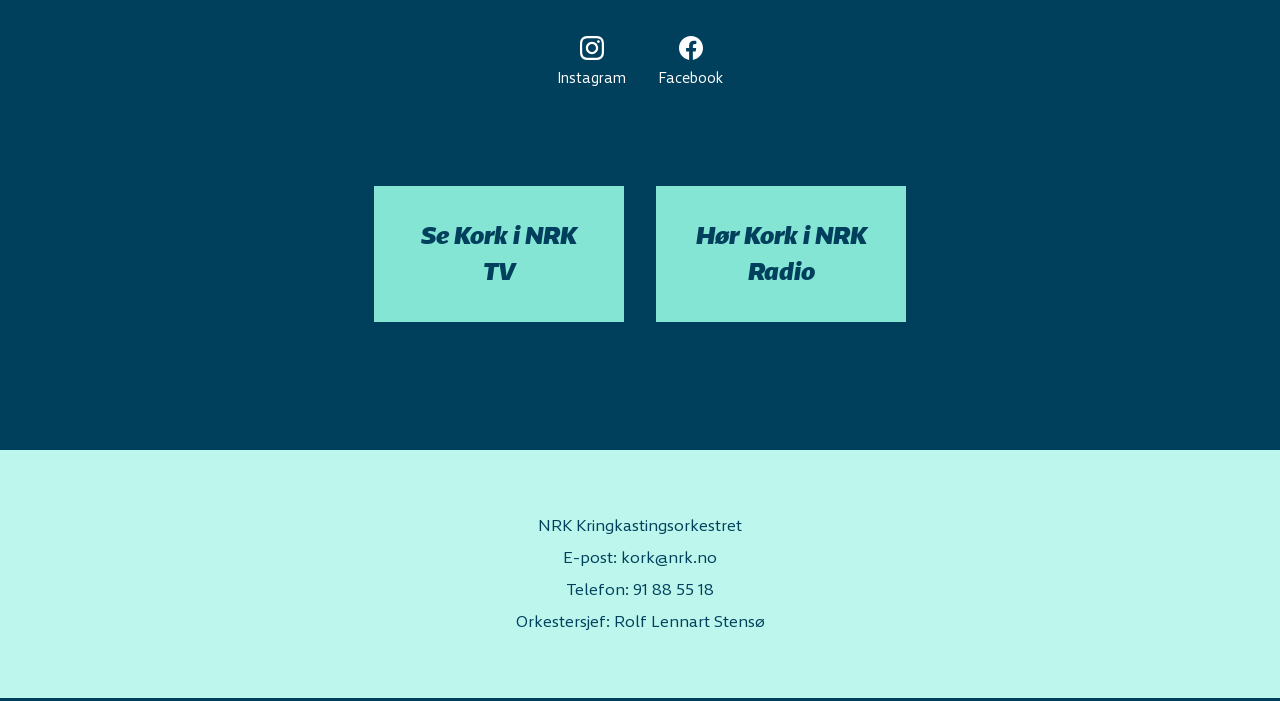
==== commit 68e84cd4: "Oppdater CSS og HTML-filer" ====
--- a/index.html
+++ b/index.html
@@ -56,8 +56,8 @@
         
         <section class="concerts-section">
             <h2>Se våre neste konserter</h2>
-            <div class="concerts-carousel">
-                                <div class="concert-card">
+                <div class="concerts-carousel">
+                <div class="concert-card">
                     <img src="https://images.unsplash.com/photo-1446057032654-9d8885db76c6?auto=format&fit=crop&w=1600&q=80&ixlib=rb-4.0.3" alt="Dirigent i aksjon">
                     <div class="concert-body">
                         <div class="concert-info">
@@ -68,12 +68,13 @@
                             </div>
                         </div>
                         <div class="concert-actions">
-                            <a href="https://www.ticketmaster.no/event/kork-nordiske-lys-billetter/0001" class="concert-link">Les mer →</a>
-                            <button class="ticket-btn">Kjøp billett</button>
-                        </div>
-                    </div>
-                </div>
-                                <div class="concert-card">
+                            <a href="konsert-aapningsgalla.html" class="concert-link">Les mer →</a>
+                            <button class="ticket-btn">Kjøp billett</button>
+                        </div>
+                    </div>
+                    <a class="card-link-overlay" href="konsert-aapningsgalla.html" aria-label="Les mer om Åpningsgalla: Nordiske lys"><span class="sr-only">Les mer om Åpningsgalla: Nordiske lys</span></a>
+                </div>
+                <div class="concert-card">
                     <img src="https://images.unsplash.com/photo-1516466723877-e4ec1d736c8a?auto=format&fit=crop&w=1600&q=80&ixlib=rb-4.0.3" alt="Publikum i Store Studio">
                     <div class="concert-body">
                         <div class="concert-info">
@@ -88,8 +89,9 @@
                             <button class="ticket-btn">Reserver gratisbillett</button>
                         </div>
                     </div>
-                </div>
-                                <div class="concert-card">
+                    <a class="card-link-overlay" href="https://www.nrk.no/kork/store-studio-film-og-tv-1.44556677" aria-label="Les mer om NRK-favoritter: Film og TV"><span class="sr-only">Les mer om NRK-favoritter: Film og TV</span></a>
+                </div>
+                <div class="concert-card">
                     <img src="https://images.unsplash.com/photo-1504805572947-34fad45aed93?auto=format&fit=crop&w=1600&q=80&ixlib=rb-4.0.3" alt="Jazzmusiker i studio">
                     <div class="concert-body">
                         <div class="concert-info">
@@ -104,8 +106,9 @@
                             <button class="ticket-btn">Reserver plass</button>
                         </div>
                     </div>
-                </div>
-                                <div class="concert-card">
+                    <a class="card-link-overlay" href="https://www.nrk.no/kork/store-studio-sessions-miho-hazama-1.44556678" aria-label="Les mer om Store Studio Sessions: Jazz med Miho Hazama"><span class="sr-only">Les mer om Store Studio Sessions: Jazz med Miho Hazama</span></a>
+                </div>
+                <div class="concert-card">
                     <img src="https://images.unsplash.com/photo-1517976487492-5750f3195933?auto=format&fit=crop&w=1600&q=80&ixlib=rb-4.0.3" alt="Strykere i konsertsal">
                     <div class="concert-body">
                         <div class="concert-info">
@@ -120,38 +123,41 @@
                             <button class="ticket-btn">Kjøp billett</button>
                         </div>
                     </div>
-                </div>
-                                <div class="concert-card">
-                    <img src="https://images.unsplash.com/photo-1511379938547-c1f69419868d?auto=format&fit=crop&w=1600&q=80&ixlib=rb-4.0.3" alt="Vokalist i studio">
-                    <div class="concert-body">
-                        <div class="concert-info">
-                            <h4 class="concert-title">KORK & Karpe – StudioEkstra</h4>
-                            <div class="date-venue-row">
-                                <p class="concert-date">18. oktober 2024, kl. 22.00</p>
-                                <p class="concert-venue">Store Studio, Oslo</p>
-                            </div>
-                        </div>
-                        <div class="concert-actions">
-                            <a href="https://www.nrk.no/kork/kork-og-karpe-store-studio-1.44556679" class="concert-link">Les mer →</a>
-                            <button class="ticket-btn">Venteliste</button>
-                        </div>
-                    </div>
-                </div>
-                                <div class="concert-card">
-                    <img src="https://images.unsplash.com/photo-1519681393784-d120267933ba?auto=format&fit=crop&w=1600&q=80&ixlib=rb-4.0.3" alt="Orkester i konsertsal">
-                    <div class="concert-body">
-                        <div class="concert-info">
-                            <h4 class="concert-title">KORK & Susanna i Olavshallen</h4>
-                            <div class="date-venue-row">
-                                <p class="concert-date">26. oktober 2024, kl. 19.30</p>
-                                <p class="concert-venue">Olavshallen, Trondheim</p>
-                            </div>
-                        </div>
-                        <div class="concert-actions">
-                            <a href="https://www.ticketmaster.no/event/kork-susanna-trondheim-billetter/77889901" class="concert-link">Les mer →</a>
-                            <button class="ticket-btn">Kjøp billett</button>
-                        </div>
-                    </div>
+                    <a class="card-link-overlay" href="https://www.nrk.no/kork/mahler-5-med-holly-hyun-choe-1.12345678" aria-label="Les mer om Mahler 5 med Holly Hyun Choe"><span class="sr-only">Les mer om Mahler 5 med Holly Hyun Choe</span></a>
+                </div>
+                <div class="concert-card">
+                    <img src="https://images.unsplash.com/photo-1508672019048-805c876b67e2?auto=format&fit=crop&w=1600&q=80&ixlib=rb-4.0.3" alt="Korsangere">
+                    <div class="concert-body">
+                        <div class="concert-info">
+                            <h4 class="concert-title">Beethovens Missa Solemnis</h4>
+                            <div class="date-venue-row">
+                                <p class="concert-date">2. november 2024, kl. 18.00</p>
+                                <p class="concert-venue">Universitetets Aula, Oslo</p>
+                            </div>
+                        </div>
+                        <div class="concert-actions">
+                            <a href="https://www.ticketmaster.no/event/beethovens-missa-solemnis-med-kork-billetter/0002" class="concert-link">Les mer →</a>
+                            <button class="ticket-btn">Kjøp billett</button>
+                        </div>
+                    </div>
+                    <a class="card-link-overlay" href="https://www.ticketmaster.no/event/beethovens-missa-solemnis-med-kork-billetter/0002" aria-label="Les mer om Beethovens Missa Solemnis"><span class="sr-only">Les mer om Beethovens Missa Solemnis</span></a>
+                </div>
+                <div class="concert-card">
+                    <img src="https://images.unsplash.com/photo-1513883049090-d0b7439799bf?auto=format&fit=crop&w=1600&q=80&ixlib=rb-4.0.3" alt="Pianist ved flygel">
+                    <div class="concert-body">
+                        <div class="concert-info">
+                            <h4 class="concert-title">Leif Ove Andsnes spiller Rachmaninov</h4>
+                            <div class="date-venue-row">
+                                <p class="concert-date">30. november 2024, kl. 19.30</p>
+                                <p class="concert-venue">Universitetets Aula, Oslo</p>
+                            </div>
+                        </div>
+                        <div class="concert-actions">
+                            <a href="https://www.nrk.no/kork/leif-ove-andsnes-spiller-rachmaninov-1.23456789" class="concert-link">Les mer →</a>
+                            <button class="ticket-btn">Kjøp billett</button>
+                        </div>
+                    </div>
+                    <a class="card-link-overlay" href="https://www.nrk.no/kork/leif-ove-andsnes-spiller-rachmaninov-1.23456789" aria-label="Les mer om Leif Ove Andsnes spiller Rachmaninov"><span class="sr-only">Les mer om Leif Ove Andsnes spiller Rachmaninov</span></a>
                 </div>
             </div>
         </section>
@@ -209,17 +215,17 @@
 
         <!-- Newsletter Section -->
         <section class="newsletter-section">
-            <a href="#" class="newsletter-link">Meld deg på vårt nyhetsbrev her →</a>
+            <a href="https://pub.dialogapi.no/s/MjIxNjc6MzU0NjJiZTgtNmI5NS00ZGUyLWIyNDYtNjdmY2VlNzgyZTVj" class="newsletter-link">Meld deg på vårt nyhetsbrev her →</a>
             <p class="newsletter-subtitle">Få siste nytt om alle våre konserter og aktiviteter</p>
             <h3 class="social-title">Følg oss på sosiale medier</h3>
             <div class="social-icons">
-                <a href="#" class="social-link" aria-label="Instagram">
+                <a href="https://www.instagram.com/nrkkork" class="social-link" aria-label="Instagram">
                     <svg width="24" height="24" viewBox="0 0 24 24" fill="currentColor">
                         <path d="M12 2.163c3.204 0 3.584.012 4.85.07 3.252.148 4.771 1.691 4.919 4.919.058 1.265.069 1.645.069 4.849 0 3.205-.012 3.584-.069 4.849-.149 3.225-1.664 4.771-4.919 4.919-1.266.058-1.644.07-4.85.07-3.204 0-3.584-.012-4.849-.07-3.26-.149-4.771-1.699-4.919-4.92-.058-1.265-.07-1.644-.07-4.849 0-3.204.013-3.583.07-4.849.149-3.227 1.664-4.771 4.919-4.919 1.266-.057 1.645-.069 4.849-.069zm0-2.163c-3.259 0-3.667.014-4.947.072-4.358.2-6.78 2.618-6.98 6.98-.059 1.281-.073 1.689-.073 4.948 0 3.259.014 3.668.072 4.948.2 4.358 2.618 6.78 6.98 6.98 1.281.058 1.689.072 4.948.072 3.259 0 3.668-.014 4.948-.072 4.354-.2 6.782-2.618 6.979-6.98.059-1.28.073-1.689.073-4.948 0-3.259-.014-3.667-.072-4.947-.196-4.354-2.617-6.78-6.979-6.98-1.281-.059-1.69-.073-4.949-.073zm0 5.838c-3.403 0-6.162 2.759-6.162 6.162s2.759 6.163 6.162 6.163 6.162-2.759 6.162-6.163c0-3.403-2.759-6.162-6.162-6.162zm0 10.162c-2.209 0-4-1.79-4-4 0-2.209 1.791-4 4-4s4 1.791 4 4c0 2.21-1.791 4-4 4zm6.406-11.845c-.796 0-1.441.645-1.441 1.44s.645 1.44 1.441 1.44c.795 0 1.439-.645 1.439-1.44s-.644-1.44-1.439-1.44z"/>
                     </svg>
                     <span class="social-label">Instagram</span>
                 </a>
-                <a href="#" class="social-link" aria-label="Facebook">
+                <a href="https://www.facebook.com/nrkkork" class="social-link" aria-label="Facebook">
                     <svg width="24" height="24" viewBox="0 0 24 24" fill="currentColor">
                         <path d="M24 12.073c0-6.627-5.373-12-12-12s-12 5.373-12 12c0 5.99 4.388 10.954 10.125 11.854v-8.385H7.078v-3.47h3.047V9.43c0-3.007 1.792-4.669 4.533-4.669 1.312 0 2.686.235 2.686.235v2.953H15.83c-1.491 0-1.956.925-1.956 1.874v2.25h3.328l-.532 3.47h-2.796v8.385C19.612 23.027 24 18.062 24 12.073z"/>
                     </svg>
--- a/global.css
+++ b/global.css
@@ -273,6 +273,14 @@
   margin-top: var(--spacing-3xl);
 }
 
+.series-feature-grid + .series-media {
+  margin-top: var(--spacing-3xl);
+}
+
+.series-media + .newsletter-section {
+  margin-top: var(--spacing-3xl);
+}
+
 .om-kork-section {
   margin-top: var(--spacing-3xl);
   text-align: center;
@@ -570,8 +578,21 @@
   box-shadow: var(--shadow);
   display: flex;
   flex-direction: column;
-}
-
+  position: relative;
+  transition: transform 0.3s ease, box-shadow 0.3s ease;
+}
+
+
+.concert-card-link {
+  display: block;
+  text-decoration: none;
+  color: inherit;
+}
+
+.concert-card-link:hover .concert-card {
+  transform: translateY(-6px);
+  box-shadow: 0 10px 25px rgba(0, 0, 0, 0.25);
+}
 .concert-card img {
   width: 100%;
   height: 200px;
@@ -629,6 +650,10 @@
   align-items: stretch;
 }
 
+.concert-card .concert-link {
+  display: none;
+}
+
 .concert-link {
   display: inline-flex;
   justify-content: flex-start;
@@ -653,6 +678,8 @@
   font-style: normal;
   border-radius: 0;
   cursor: pointer;
+  position: relative;
+  z-index: 10;
 }
 
 .ticket-btn:hover {
@@ -996,3 +1023,353 @@
 }
 
 
+
+.concert-venue-link {
+  color: inherit;
+  text-decoration: none;
+}
+
+.concert-venue-link:hover {
+  text-decoration: underline;
+  color: var(--color-green);
+}
+
+.hero-venue-link {
+  color: var(--color-light-green);
+  text-decoration: none;
+}
+
+.hero-venue-link:hover {
+  color: var(--color-white);
+  text-decoration: underline;
+}
+
+/* Concert detail layout */
+.concert-hero {
+  background-color: var(--color-dark-blue);
+  color: var(--color-white);
+  padding: var(--spacing-3xl) var(--spacing-lg);
+  display: grid;
+  grid-template-columns: 1fr 1fr;
+  gap: var(--spacing-3xl);
+  max-width: var(--max-width-container);
+  margin: 0 auto;
+  align-items: center;
+}
+
+.concert-hero__content {
+  display: grid;
+  gap: var(--spacing-sm);
+}
+
+.concert-hero__image {
+  width: 100%;
+  height: 100%;
+  min-height: 400px;
+}
+
+.concert-hero__image img {
+  width: 100%;
+  height: 100%;
+  object-fit: cover;
+}
+
+@media (max-width: 768px) {
+  .concert-hero {
+    grid-template-columns: 1fr;
+    gap: var(--spacing-lg);
+  }
+
+  .concert-hero__image {
+    min-height: 300px;
+  }
+}
+
+.concert-hero__breadcrumb {
+  color: var(--color-light-green);
+  text-decoration: none;
+  font-size: 0.95rem;
+}
+
+.concert-hero__breadcrumb:hover {
+  color: var(--color-white);
+}
+
+.concert-hero__title {
+  font-size: 3rem;
+  font-weight: 900;
+  margin: 0;
+}
+
+.concert-hero__lead {
+  font-size: 1.2rem;
+  margin: 0;
+  max-width: 760px;
+}
+
+.concert-hero__meta {
+  display: flex;
+  flex-wrap: wrap;
+  gap: var(--spacing-sm);
+}
+
+.concert-hero__meta-item {
+  background: rgba(255, 255, 255, 0.15);
+  padding: var(--spacing-xxs) var(--spacing-sm);
+  font-size: 0.95rem;
+  letter-spacing: 0.02em;
+}
+
+.concert-hero__facts {
+  background: rgba(255, 255, 255, 0.08);
+  padding: var(--spacing-lg);
+  border-left: 4px solid var(--color-green);
+  display: grid;
+  gap: var(--spacing-xs);
+  margin-top: var(--spacing-md);
+}
+
+.concert-hero__facts dt {
+  font-weight: 900;
+  color: var(--color-green);
+}
+
+.concert-hero__facts dd {
+  margin: 0 0 var(--spacing-xs) 0;
+}
+
+.concert-hero__facts a {
+  color: var(--color-light-green);
+  text-decoration: none;
+}
+
+.concert-hero__facts a:hover {
+  text-decoration: underline;
+}
+
+.concert-hero__actions {
+  margin-top: var(--spacing-md);
+  display: flex;
+  gap: var(--spacing-sm);
+  flex-wrap: wrap;
+}
+
+.concert-hero__actions .ticket-btn {
+  font-size: 1.2rem;
+  padding: var(--spacing-sm) var(--spacing-lg);
+}
+
+.concert-overview {
+  max-width: var(--max-width-container);
+  margin: var(--spacing-3xl) auto 0 auto;
+  padding: 0 var(--spacing-lg);
+  display: grid;
+  gap: var(--spacing-lg);
+  grid-template-columns: 1fr 400px;
+  align-items: start;
+}
+
+@media (max-width: 768px) {
+  .concert-overview {
+    grid-template-columns: 1fr;
+  }
+}
+
+.concert-overview h2 {
+  margin-top: 0;
+}
+
+.concert-overview__facts {
+  background: rgba(255, 255, 255, 0.08);
+  padding: var(--spacing-lg);
+  border-left: 4px solid var(--color-green);
+  display: grid;
+  gap: var(--spacing-sm);
+}
+
+.concert-overview__facts h3 {
+  font-weight: 900;
+  color: var(--color-white);
+  font-size: 1.2rem;
+  margin: var(--spacing-md) 0 var(--spacing-xs) 0;
+}
+
+.concert-overview__facts h3:first-child {
+  margin-top: 0;
+}
+
+.performer-item {
+  background: rgba(255, 255, 255, 0.05);
+  padding: var(--spacing-xs) var(--spacing-sm);
+  border-left: 3px solid var(--color-green);
+  display: grid;
+  gap: 2px;
+}
+
+.performer-item strong {
+  color: var(--color-white);
+  font-weight: 700;
+  font-size: 1rem;
+}
+
+.performer-item span {
+  color: var(--color-light-green);
+  font-size: 0.9rem;
+}
+
+.practical-info {
+  color: var(--color-white);
+  font-size: 0.95rem;
+  line-height: 1.5;
+  margin: 0;
+}
+
+.concert-program,
+.concert-performers,
+.concert-practical,
+.concert-map,
+.concert-related {
+  max-width: var(--max-width-container);
+  margin: var(--spacing-3xl) auto 0 auto;
+  padding: 0 var(--spacing-lg);
+}
+
+.concert-practical {
+  text-align: center;
+}
+
+.concert-practical h2 {
+  margin-bottom: var(--spacing-2xl);
+}
+
+.program-title {
+  font-size: 1.8rem;
+  color: var(--color-white);
+  font-weight: 900;
+  font-style: italic;
+  margin: var(--spacing-2xl) 0 var(--spacing-lg) 0;
+}
+
+.concert-program__list {
+  display: grid;
+  gap: var(--spacing-sm);
+}
+
+.concert-program__item {
+  background: rgba(255, 255, 255, 0.08);
+  border-left: 4px solid var(--color-green);
+}
+
+.concert-program__item summary {
+  padding: var(--spacing-sm) var(--spacing-lg);
+  cursor: pointer;
+  list-style: none;
+  display: grid;
+  gap: var(--spacing-xxs);
+}
+
+.concert-program__item summary::-webkit-details-marker {
+  display: none;
+}
+
+.concert-program__item summary::before {
+  content: "▶";
+  color: var(--color-green);
+  font-size: 0.8rem;
+  display: inline-block;
+  margin-right: var(--spacing-xs);
+}
+
+.concert-program__item[open] summary::before {
+  content: "▼";
+}
+
+.concert-program__item summary strong {
+  font-size: 1.1rem;
+  color: var(--color-green);
+  font-weight: 900;
+}
+
+.concert-program__item summary span {
+  font-size: 0.95rem;
+  color: var(--color-light-green);
+}
+
+.program-description {
+  padding: 0 var(--spacing-lg) var(--spacing-md) var(--spacing-lg);
+  border-top: 1px solid rgba(255, 255, 255, 0.1);
+  margin-top: var(--spacing-xs);
+}
+
+.program-description p {
+  margin: var(--spacing-sm) 0 0 0;
+  line-height: 1.6;
+  color: var(--color-white);
+}
+
+.concert-performers ul {
+  list-style: none;
+  padding: 0;
+  margin: 0;
+  display: grid;
+  gap: var(--spacing-xs);
+}
+
+.concert-performers li {
+  background: rgba(255, 255, 255, 0.08);
+  padding: var(--spacing-sm) var(--spacing-lg);
+}
+
+.concert-practical__grid {
+  display: grid;
+  gap: var(--spacing-lg);
+  grid-template-columns: repeat(auto-fit, minmax(220px, 1fr));
+}
+
+.concert-practical__card {
+  background: rgba(255, 255, 255, 0.08);
+  padding: var(--spacing-lg);
+  display: grid;
+  gap: var(--spacing-xs);
+  border-left: 4px solid var(--color-green);
+}
+
+.concert-practical__card a {
+  color: var(--color-green);
+  text-decoration: underline;
+}
+
+.concert-practical__card a:hover {
+  color: var(--color-light-green);
+}
+
+.concert-series-cta {
+  max-width: var(--max-width-container);
+  margin: var(--spacing-3xl) auto 0 auto;
+  padding: 0 var(--spacing-lg);
+  text-align: center;
+}
+
+.concert-series-cta .ticket-btn {
+  width: auto;
+  display: inline-block;
+  font-size: 1.5rem;
+  padding: var(--spacing-md) var(--spacing-2xl);
+}
+
+.concert-related__grid {
+  display: grid;
+  gap: var(--spacing-lg);
+  grid-template-columns: repeat(auto-fit, minmax(220px, 1fr));
+}
+
+
+@media (max-width: 768px) {
+  .concert-hero__title {
+    font-size: 2.4rem;
+  }
+
+  .concert-hero {
+    padding: var(--spacing-2xl) var(--spacing-md);
+  }
+}
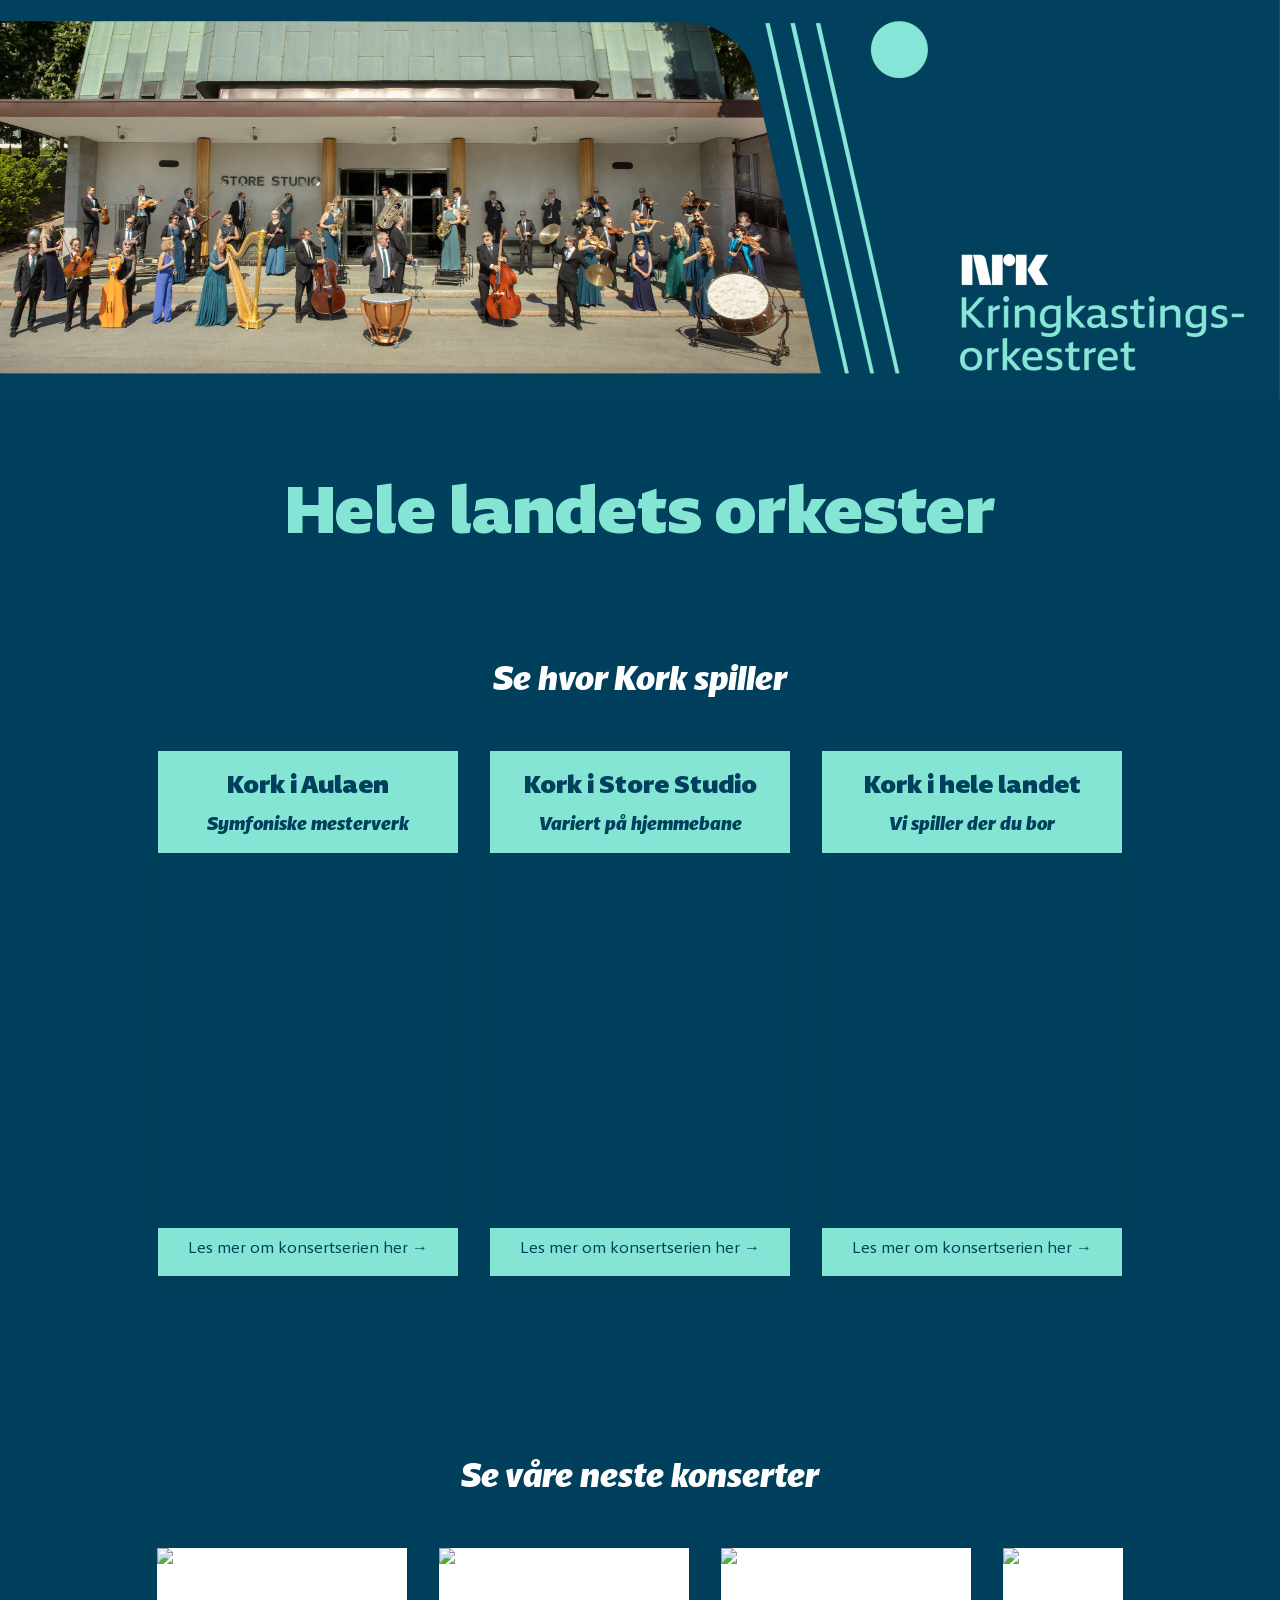
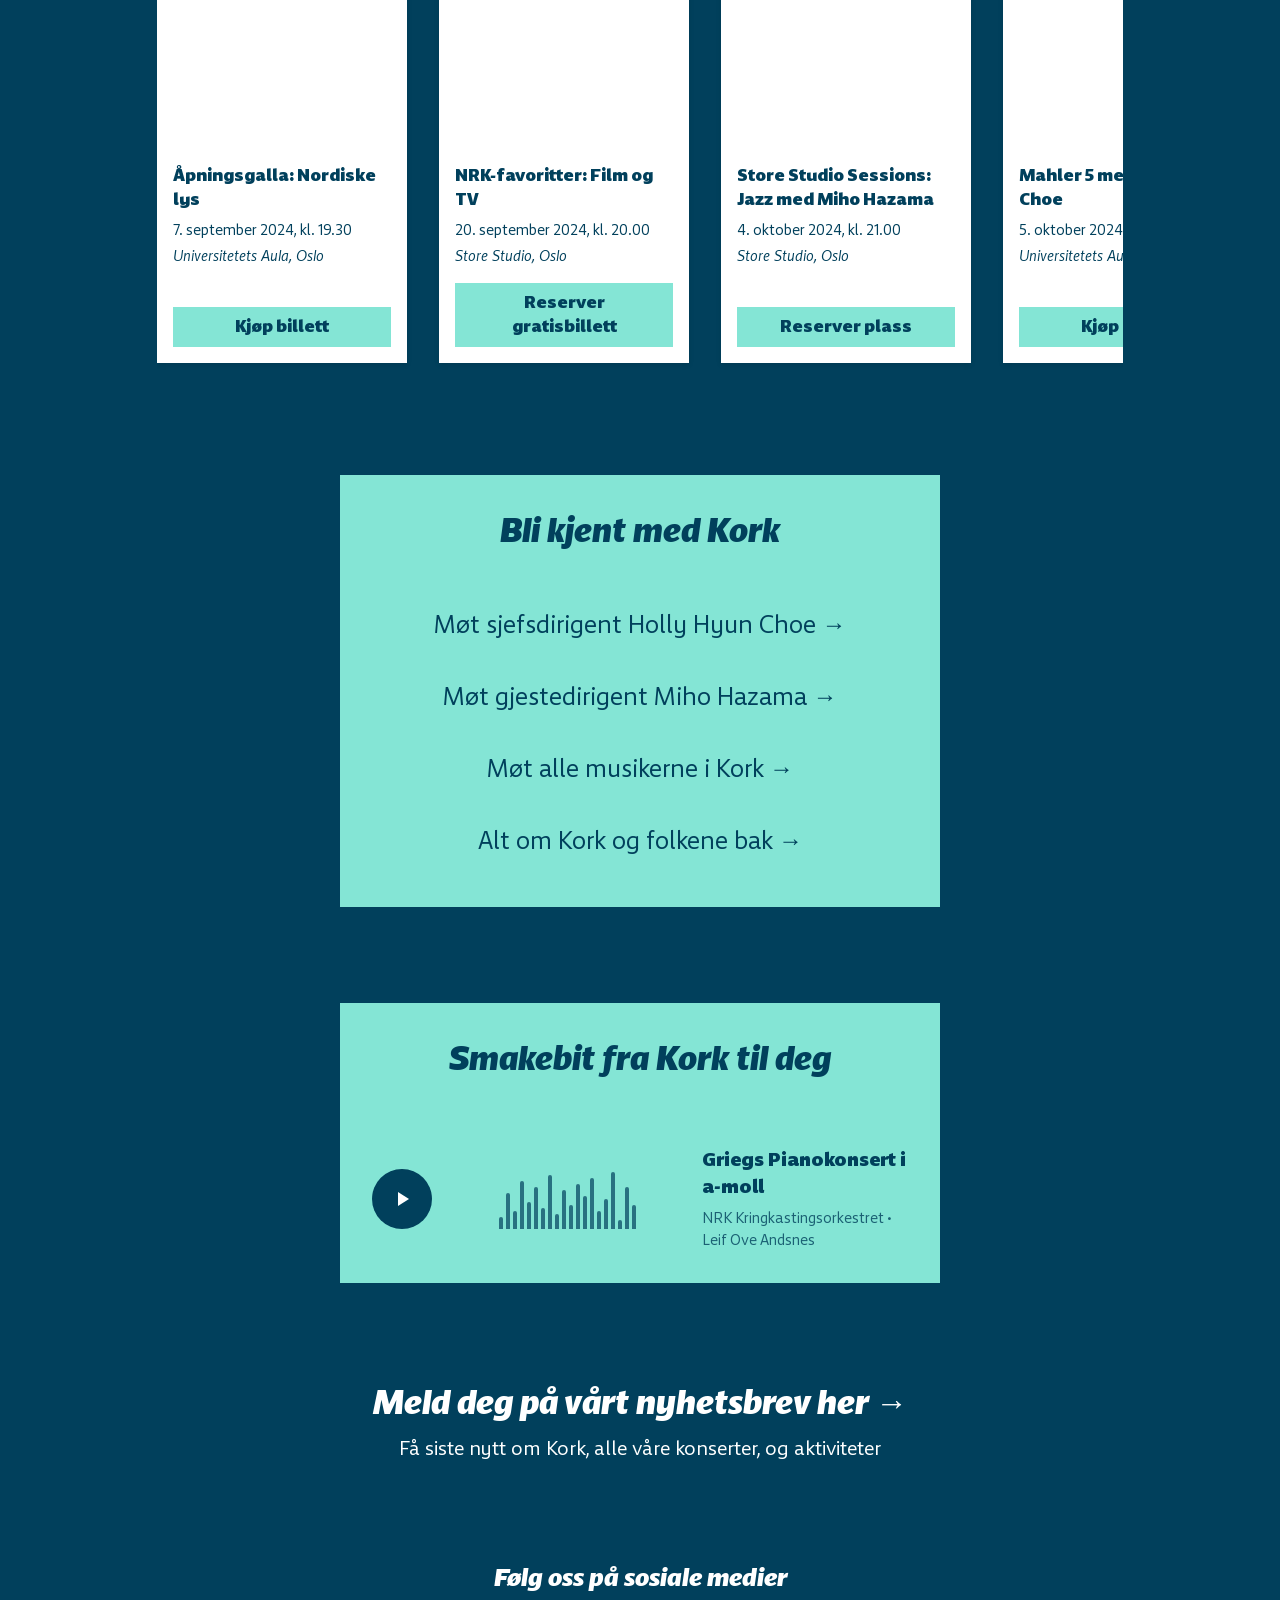
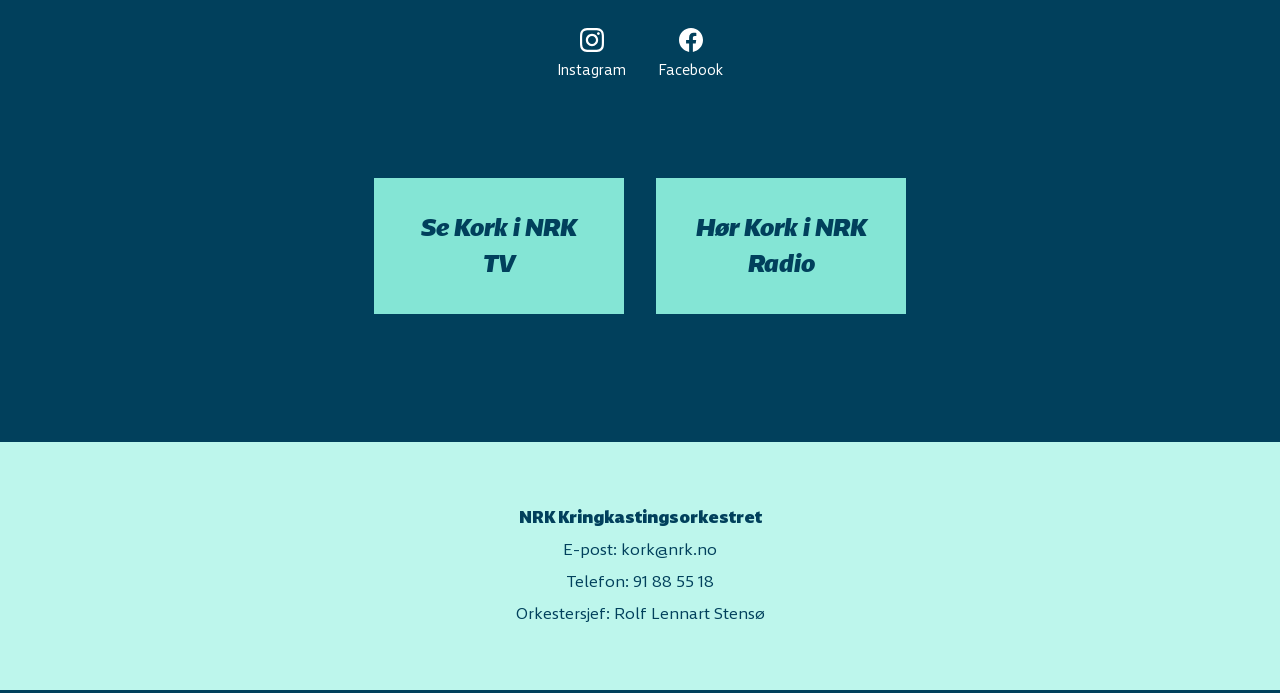
==== commit 4aaf25f4: "Legg til nye sider og oppdater alle filer" ====
--- a/index.html
+++ b/index.html
@@ -20,34 +20,34 @@
             <div class="series-cards">
                 <div class="card">
                     <h3 class="card-title">Kork i Aulaen</h3>
+                    <p class="card-subtitle">Symfoniske mesterverk</p>
                     <div class="card-image">
                         <video autoplay muted loop poster="https://images.unsplash.com/photo-1519682718457-c82ce8296645?q=80&w=1170&auto=format&fit=crop&ixlib=rb-4.1.0&ixid=M3wxMjA3fDB8MHxwaG90by1wYWdlfHx8fGVufDB8fHx8fA%3D%3D">
                             <!-- Orchestra playing - replace with actual video URL -->
                         </video>
                     </div>
-                    <p class="card-subtitle">Symfoniske mesterverk</p>
                     <span class="read-more">Les mer om konsertserien her →</span>
                     <a class="card-link-overlay" href="kork-i-aulaen.html" aria-label="Les mer om Kork i Aulaen"><span class="sr-only">Les mer om Kork i Aulaen</span></a>
                 </div>
                 <div class="card">
                     <h3 class="card-title">Kork i Store Studio</h3>
+                    <p class="card-subtitle">Variert på hjemmebane</p>
                     <div class="card-image">
                         <video autoplay muted loop poster="https://byggogbevar.no/media/4402/mineralittpuss-paa-store-studio-nrk-foto-betong-consult.jpg?width=1320&format=webp&v=1d457262182a1d0">
                             <!-- Musicians in big room - replace with actual video URL -->
                         </video>
                     </div>
-                    <p class="card-subtitle">Variert på hjemmebane</p>
                     <span class="read-more">Les mer om konsertserien her →</span>
                     <a class="card-link-overlay" href="kork-i-store-studio.html" aria-label="Les mer om Kork i Store Studio"><span class="sr-only">Les mer om Kork i Store Studio</span></a>
                 </div>
                 <div class="card">
                     <h3 class="card-title">Kork i hele landet</h3>
+                    <p class="card-subtitle">Vi spiller der du bor</p>
                     <div class="card-image">
                         <video autoplay muted loop poster="https://g.acdn.no/obscura/API/dynamic/r1/ece5/tr_1200_1200_s_f/0000/avno/2015/3/8/22/10kulkari1_1.jpg?chk=79253D">
                             <!-- Orchestra in nature - replace with actual video URL -->
                         </video>
                     </div>
-                    <p class="card-subtitle">Vi spiller der du bor</p>
                     <span class="read-more">Les mer om konsertserien her →</span>
                     <a class="card-link-overlay" href="kork-i-hele-landet.html" aria-label="Les mer om Kork i hele landet"><span class="sr-only">Les mer om Kork i hele landet</span></a>
                 </div>
@@ -166,10 +166,10 @@
         <section class="om-kork-section">
             <div class="conductor-links-box">
                 <h2>Bli kjent med Kork</h2>
-                <a href="#" class="conductor-link">Møt sjefsdirigent Holly Hyun Choe →</a>
-                <a href="#" class="conductor-link">Møt gjestedirigent Miho Hazama →</a>
-                <a href="#" class="conductor-link">Møt alle musikerne i Kork →</a>
-                <a href="#" class="conductor-link">Alt om Kork og folkene bak →</a>
+                <a href="sjefsdirigent.html" class="conductor-link">Møt sjefsdirigent Holly Hyun Choe →</a>
+                <a href="gjestedirigent.html" class="conductor-link">Møt gjestedirigent Miho Hazama →</a>
+                <a href="musikerne.html" class="conductor-link">Møt alle musikerne i Kork →</a>
+                <a href="om-kork.html" class="conductor-link">Alt om Kork og folkene bak →</a>
             </div>
         </section>
 
@@ -216,7 +216,7 @@
         <!-- Newsletter Section -->
         <section class="newsletter-section">
             <a href="https://pub.dialogapi.no/s/MjIxNjc6MzU0NjJiZTgtNmI5NS00ZGUyLWIyNDYtNjdmY2VlNzgyZTVj" class="newsletter-link">Meld deg på vårt nyhetsbrev her →</a>
-            <p class="newsletter-subtitle">Få siste nytt om alle våre konserter og aktiviteter</p>
+            <p class="newsletter-subtitle">Få siste nytt om Kork, alle våre konserter, og aktiviteter</p>
             <h3 class="social-title">Følg oss på sosiale medier</h3>
             <div class="social-icons">
                 <a href="https://www.instagram.com/nrkkork" class="social-link" aria-label="Instagram">
--- a/global.css
+++ b/global.css
@@ -201,7 +201,7 @@
 .card-title {
   background-color: var(--color-green);
   color: var(--color-dark-blue);
-  padding: var(--spacing-sm);
+  padding: var(--spacing-sm) var(--spacing-sm) var(--spacing-xs) var(--spacing-sm);
   margin: 0;
   font-size: 1.5rem;
   text-align: center;
@@ -212,7 +212,7 @@
 .card-subtitle {
   background-color: var(--color-green);
   color: var(--color-dark-blue);
-  padding: var(--spacing-sm) var(--spacing-sm) 0 var(--spacing-sm);
+  padding: 0 var(--spacing-sm) var(--spacing-sm) var(--spacing-sm);
   margin: 0;
   font-size: 1.1rem;
   text-align: center;
@@ -707,6 +707,10 @@
   margin: 0 0 var(--spacing-xs) 0;
 }
 
+footer p:first-child {
+  font-weight: 900;
+}
+
 footer p:last-child {
   margin-bottom: 0;
 }
@@ -1048,7 +1052,7 @@
 .concert-hero {
   background-color: var(--color-dark-blue);
   color: var(--color-white);
-  padding: var(--spacing-3xl) var(--spacing-lg);
+  padding: var(--spacing-md) var(--spacing-lg) var(--spacing-3xl) var(--spacing-lg);
   display: grid;
   grid-template-columns: 1fr 1fr;
   gap: var(--spacing-3xl);
@@ -1177,6 +1181,11 @@
 
 .concert-overview h2 {
   margin-top: 0;
+  margin-bottom: var(--spacing-md);
+}
+
+.concert-overview > div p {
+  margin-bottom: var(--spacing-md);
 }
 
 .concert-overview__facts {
@@ -1189,7 +1198,7 @@
 
 .concert-overview__facts h3 {
   font-weight: 900;
-  color: var(--color-white);
+  color: var(--color-green);
   font-size: 1.2rem;
   margin: var(--spacing-md) 0 var(--spacing-xs) 0;
 }
@@ -1198,23 +1207,18 @@
   margin-top: 0;
 }
 
-.performer-item {
-  background: rgba(255, 255, 255, 0.05);
-  padding: var(--spacing-xs) var(--spacing-sm);
-  border-left: 3px solid var(--color-green);
-  display: grid;
-  gap: 2px;
-}
-
-.performer-item strong {
+.performer-name {
   color: var(--color-white);
   font-weight: 700;
   font-size: 1rem;
-}
-
-.performer-item span {
+  margin: 0 0 0.3rem 0;
+  line-height: 1.1;
+}
+
+.performer-role {
   color: var(--color-light-green);
   font-size: 0.9rem;
+  font-weight: 400;
 }
 
 .practical-info {
@@ -1243,29 +1247,26 @@
 }
 
 .program-title {
-  font-size: 1.8rem;
-  color: var(--color-white);
-  font-weight: 900;
-  font-style: italic;
-  margin: var(--spacing-2xl) 0 var(--spacing-lg) 0;
+  color: var(--color-white);
+  margin: var(--spacing-3xl) 0 var(--spacing-md) 0;
 }
 
 .concert-program__list {
   display: grid;
-  gap: var(--spacing-sm);
+  gap: var(--spacing-md);
+  max-width: 100%;
 }
 
 .concert-program__item {
-  background: rgba(255, 255, 255, 0.08);
-  border-left: 4px solid var(--color-green);
+  border: none;
+  background: none;
 }
 
 .concert-program__item summary {
-  padding: var(--spacing-sm) var(--spacing-lg);
   cursor: pointer;
   list-style: none;
-  display: grid;
-  gap: var(--spacing-xxs);
+  display: block;
+  padding: 0;
 }
 
 .concert-program__item summary::-webkit-details-marker {
@@ -1273,38 +1274,38 @@
 }
 
 .concert-program__item summary::before {
-  content: "▶";
+  content: "▶ ";
   color: var(--color-green);
   font-size: 0.8rem;
-  display: inline-block;
-  margin-right: var(--spacing-xs);
 }
 
 .concert-program__item[open] summary::before {
-  content: "▼";
+  content: "▼ ";
 }
 
 .concert-program__item summary strong {
-  font-size: 1.1rem;
-  color: var(--color-green);
-  font-weight: 900;
+  font-size: 1rem;
+  color: var(--color-white);
+  font-weight: 700;
 }
 
 .concert-program__item summary span {
-  font-size: 0.95rem;
-  color: var(--color-light-green);
+  font-size: 1rem;
+  color: var(--color-white);
+  margin-left: var(--spacing-xs);
 }
 
 .program-description {
-  padding: 0 var(--spacing-lg) var(--spacing-md) var(--spacing-lg);
-  border-top: 1px solid rgba(255, 255, 255, 0.1);
-  margin-top: var(--spacing-xs);
+  padding: var(--spacing-xs) 0 0 var(--spacing-md);
+  margin-top: var(--spacing-xxs);
+  max-width: 100%;
 }
 
 .program-description p {
-  margin: var(--spacing-sm) 0 0 0;
+  margin: 0;
   line-height: 1.6;
   color: var(--color-white);
+  opacity: 0.9;
 }
 
 .concert-performers ul {
@@ -1373,3 +1374,540 @@
     padding: var(--spacing-2xl) var(--spacing-md);
   }
 }
+
+/* Person pages */
+.person-hero {
+  background-color: var(--color-dark-blue);
+  color: var(--color-white);
+  padding: var(--spacing-3xl) var(--spacing-lg);
+  display: grid;
+  grid-template-columns: 400px 1fr;
+  gap: var(--spacing-3xl);
+  max-width: var(--max-width-container);
+  margin: 0 auto;
+  align-items: center;
+}
+
+.person-hero__image {
+  width: 100%;
+  height: 100%;
+  min-height: 500px;
+}
+
+.person-hero__image img {
+  width: 100%;
+  height: 100%;
+  object-fit: cover;
+}
+
+.person-hero__content {
+  display: grid;
+  gap: var(--spacing-sm);
+}
+
+.person-hero__breadcrumb {
+  color: var(--color-light-green);
+  text-decoration: none;
+  font-size: 0.95rem;
+}
+
+.person-hero__breadcrumb:hover {
+  color: var(--color-white);
+}
+
+.person-hero__eyebrow {
+  font-size: 0.95rem;
+  letter-spacing: 0.08em;
+  text-transform: uppercase;
+  color: var(--color-light-green);
+}
+
+.person-hero__title {
+  font-size: 3.5rem;
+  font-weight: 900;
+  margin: 0;
+  color: var(--color-green);
+}
+
+.person-hero__lead {
+  font-size: 1.2rem;
+  line-height: 1.6;
+  margin: 0;
+}
+
+@media (max-width: 768px) {
+  .person-hero {
+    grid-template-columns: 1fr;
+    gap: var(--spacing-lg);
+    padding: var(--spacing-2xl) var(--spacing-md);
+  }
+
+  .person-hero__image {
+    min-height: 400px;
+  }
+
+  .person-hero__title {
+    font-size: 2.5rem;
+  }
+}
+
+.person-about {
+  max-width: var(--max-width-container);
+  margin: var(--spacing-3xl) auto;
+  padding: 0 var(--spacing-lg);
+  display: grid;
+  grid-template-columns: 1fr 350px;
+  gap: var(--spacing-3xl);
+  align-items: start;
+}
+
+@media (max-width: 768px) {
+  .person-about {
+    grid-template-columns: 1fr;
+  }
+}
+
+.person-about__main h2 {
+  color: var(--color-green);
+  font-weight: 900;
+  font-style: italic;
+  font-size: 2rem;
+  margin: var(--spacing-2xl) 0 var(--spacing-md) 0;
+}
+
+.person-about__main h2:first-child {
+  margin-top: 0;
+}
+
+.person-about__main p {
+  margin-bottom: var(--spacing-md);
+  line-height: 1.7;
+}
+
+.person-highlights {
+  list-style: none;
+  padding: 0;
+  margin: 0;
+  display: grid;
+  gap: var(--spacing-sm);
+}
+
+.person-highlights li {
+  padding-left: var(--spacing-md);
+  position: relative;
+  line-height: 1.6;
+}
+
+.person-highlights li::before {
+  content: "→";
+  color: var(--color-green);
+  position: absolute;
+  left: 0;
+  font-weight: 900;
+}
+
+.person-fact-box {
+  background: rgba(255, 255, 255, 0.08);
+  padding: var(--spacing-lg);
+  border-left: 4px solid var(--color-green);
+  position: sticky;
+  top: var(--spacing-lg);
+}
+
+.person-fact-box h3 {
+  color: var(--color-green);
+  font-weight: 900;
+  font-size: 1.4rem;
+  margin: 0 0 var(--spacing-md) 0;
+}
+
+.person-fact-box dl {
+  display: grid;
+  gap: var(--spacing-sm);
+}
+
+.person-fact-box dt {
+  font-weight: 900;
+  color: var(--color-green);
+  font-size: 0.9rem;
+  text-transform: uppercase;
+  letter-spacing: 0.05em;
+}
+
+.person-fact-box dd {
+  margin: 0 0 var(--spacing-sm) 0;
+  line-height: 1.5;
+}
+
+.person-fact-box dd:last-child {
+  margin-bottom: 0;
+}
+
+.person-quote {
+  max-width: 800px;
+  margin: var(--spacing-3xl) auto;
+  padding: var(--spacing-lg);
+  background: rgba(255, 255, 255, 0.08);
+  border-left: 4px solid var(--color-green);
+  text-align: center;
+}
+
+.person-quote p {
+  font-size: 1.3rem;
+  line-height: 1.6;
+  margin: 0;
+  font-style: italic;
+  text-wrap: balance;
+}
+
+.person-quote cite {
+  display: block;
+  margin-top: var(--spacing-md);
+  font-size: 0.9rem;
+  letter-spacing: 0.08em;
+  text-transform: uppercase;
+  color: var(--color-light-green);
+}
+
+/* Musicians page */
+.musicians-hero {
+  background-color: var(--color-dark-blue);
+  color: var(--color-white);
+  padding: var(--spacing-3xl) var(--spacing-lg);
+  max-width: var(--max-width-container);
+  margin: 0 auto;
+  text-align: center;
+}
+
+.musicians-hero__breadcrumb {
+  color: var(--color-light-green);
+  text-decoration: none;
+  font-size: 0.95rem;
+  display: block;
+  margin-bottom: var(--spacing-md);
+}
+
+.musicians-hero__breadcrumb:hover {
+  color: var(--color-white);
+}
+
+.musicians-hero__title {
+  font-size: 3.5rem;
+  font-weight: 900;
+  margin: 0 0 var(--spacing-md) 0;
+  color: var(--color-green);
+}
+
+.musicians-hero__lead {
+  font-size: 1.2rem;
+  line-height: 1.6;
+  margin: 0;
+  max-width: 800px;
+  margin-left: auto;
+  margin-right: auto;
+}
+
+@media (max-width: 768px) {
+  .musicians-hero {
+    padding: var(--spacing-2xl) var(--spacing-md);
+  }
+
+  .musicians-hero__title {
+    font-size: 2.5rem;
+  }
+}
+
+.musicians-intro {
+  max-width: var(--max-width-container);
+  margin: var(--spacing-md) auto;
+  padding: 0 var(--spacing-lg);
+  text-align: center;
+}
+
+.musicians-intro p {
+  font-size: 1.1rem;
+  line-height: 1.7;
+  max-width: 700px;
+  margin: 0 auto;
+}
+
+.musicians-section {
+  max-width: var(--max-width-container);
+  margin: var(--spacing-3xl) auto;
+  padding: 0 var(--spacing-lg);
+}
+
+.musicians-section h2 {
+  font-size: 2.5rem;
+  font-weight: 900;
+  font-style: italic;
+  color: var(--color-green);
+  margin: 0 0 var(--spacing-lg) 0;
+  text-align: center;
+}
+
+.musicians-grid {
+  display: grid;
+  grid-template-columns: repeat(auto-fill, minmax(200px, 1fr));
+  gap: var(--spacing-lg);
+}
+
+@media (max-width: 768px) {
+  .musicians-grid {
+    grid-template-columns: repeat(auto-fill, minmax(150px, 1fr));
+    gap: var(--spacing-md);
+  }
+}
+
+.musician-card {
+  background: rgba(255, 255, 255, 0.08);
+  display: flex;
+  flex-direction: column;
+  text-align: center;
+  transition: transform 0.3s ease, background 0.3s ease;
+  border-left: 3px solid var(--color-green);
+}
+
+.musician-card:hover {
+  transform: translateY(-4px);
+  background: rgba(255, 255, 255, 0.12);
+}
+
+.musician-card img {
+  width: 100%;
+  aspect-ratio: 3 / 4;
+  object-fit: cover;
+  margin-bottom: var(--spacing-sm);
+}
+
+.musician-card h3 {
+  font-size: 1.1rem;
+  font-weight: 900;
+  color: var(--color-white);
+  margin: 0 0 var(--spacing-xxs) 0;
+  padding: 0 var(--spacing-sm);
+}
+
+.musician-card p {
+  font-size: 0.9rem;
+  color: var(--color-light-green);
+  margin: 0;
+  padding: 0 var(--spacing-sm) var(--spacing-sm) var(--spacing-sm);
+}
+
+.musician-card a {
+  color: var(--color-white);
+  text-decoration: none;
+  font-size: 0.85rem;
+}
+
+.musician-card a:hover {
+  color: var(--color-green);
+  text-decoration: underline;
+}
+
+/* About page */
+.about-hero {
+  background-color: var(--color-dark-blue);
+  color: var(--color-white);
+  padding: var(--spacing-3xl) var(--spacing-lg);
+  max-width: var(--max-width-container);
+  margin: 0 auto;
+  text-align: center;
+}
+
+.about-hero__breadcrumb {
+  color: var(--color-light-green);
+  text-decoration: none;
+  font-size: 0.95rem;
+  display: block;
+  margin-bottom: var(--spacing-md);
+}
+
+.about-hero__breadcrumb:hover {
+  color: var(--color-white);
+}
+
+.about-hero__title {
+  font-size: 4rem;
+  font-weight: 900;
+  margin: 0 0 var(--spacing-md) 0;
+  color: var(--color-green);
+}
+
+.about-hero__lead {
+  font-size: 1.3rem;
+  line-height: 1.6;
+  margin: 0;
+  max-width: 800px;
+  margin-left: auto;
+  margin-right: auto;
+}
+
+@media (max-width: 768px) {
+  .about-hero {
+    padding: var(--spacing-2xl) var(--spacing-md);
+  }
+
+  .about-hero__title {
+    font-size: 2.8rem;
+  }
+}
+
+.about-content {
+  max-width: var(--max-width-container);
+  margin: var(--spacing-3xl) auto;
+  padding: 0 var(--spacing-lg);
+  display: grid;
+  grid-template-columns: 1fr 350px;
+  gap: var(--spacing-3xl);
+  align-items: start;
+}
+
+@media (max-width: 768px) {
+  .about-content {
+    grid-template-columns: 1fr;
+  }
+}
+
+.about-content__main h2 {
+  color: var(--color-green);
+  font-weight: 900;
+  font-style: italic;
+  font-size: 2rem;
+  margin: var(--spacing-2xl) 0 var(--spacing-md) 0;
+}
+
+.about-content__main h2:first-child {
+  margin-top: 0;
+}
+
+.about-content__main p {
+  margin-bottom: var(--spacing-md);
+  line-height: 1.7;
+}
+
+.about-fact-box {
+  background: rgba(255, 255, 255, 0.08);
+  padding: var(--spacing-lg);
+  border-left: 4px solid var(--color-green);
+  margin-bottom: var(--spacing-lg);
+}
+
+.about-fact-box h3 {
+  color: var(--color-green);
+  font-weight: 900;
+  font-size: 1.4rem;
+  margin: 0 0 var(--spacing-md) 0;
+}
+
+.about-fact-box dl {
+  display: grid;
+  gap: var(--spacing-sm);
+}
+
+.about-fact-box dt {
+  font-weight: 900;
+  color: var(--color-green);
+  font-size: 0.9rem;
+  text-transform: uppercase;
+  letter-spacing: 0.05em;
+}
+
+.about-fact-box dd {
+  margin: 0 0 var(--spacing-sm) 0;
+  line-height: 1.5;
+}
+
+.about-fact-box dd:last-child {
+  margin-bottom: 0;
+}
+
+.about-fact-box a {
+  color: var(--color-white);
+  text-decoration: underline;
+}
+
+.about-fact-box a:hover {
+  color: var(--color-green);
+}
+
+.about-partners {
+  max-width: var(--max-width-container);
+  margin: var(--spacing-3xl) auto;
+  padding: var(--spacing-lg);
+  background: rgba(255, 255, 255, 0.08);
+  border-left: 4px solid var(--color-green);
+}
+
+.about-partners h2 {
+  color: var(--color-green);
+  font-weight: 900;
+  font-style: italic;
+  font-size: 2rem;
+  margin: 0 0 var(--spacing-md) 0;
+}
+
+.about-partners p {
+  margin-bottom: var(--spacing-md);
+  line-height: 1.7;
+}
+
+.about-partners ul {
+  margin: 0;
+  padding-left: var(--spacing-lg);
+  display: grid;
+  gap: var(--spacing-xs);
+}
+
+.about-partners li {
+  line-height: 1.6;
+}
+
+.about-contact {
+  max-width: var(--max-width-container);
+  margin: var(--spacing-3xl) auto;
+  padding: 0 var(--spacing-lg);
+}
+
+.about-contact h2 {
+  color: var(--color-green);
+  font-weight: 900;
+  font-style: italic;
+  font-size: 2.5rem;
+  margin: 0 0 var(--spacing-lg) 0;
+  text-align: center;
+}
+
+.about-contact__grid {
+  display: grid;
+  grid-template-columns: repeat(auto-fit, minmax(260px, 1fr));
+  gap: var(--spacing-lg);
+}
+
+.about-contact__card {
+  background: rgba(255, 255, 255, 0.08);
+  padding: var(--spacing-lg);
+  border-left: 4px solid var(--color-green);
+}
+
+.about-contact__card h3 {
+  color: var(--color-green);
+  font-weight: 900;
+  font-size: 1.2rem;
+  margin: 0 0 var(--spacing-sm) 0;
+}
+
+.about-contact__card p {
+  margin: var(--spacing-xs) 0;
+  line-height: 1.6;
+}
+
+.about-contact__card a {
+  color: var(--color-white);
+  text-decoration: underline;
+}
+
+.about-contact__card a:hover {
+  color: var(--color-green);
+}
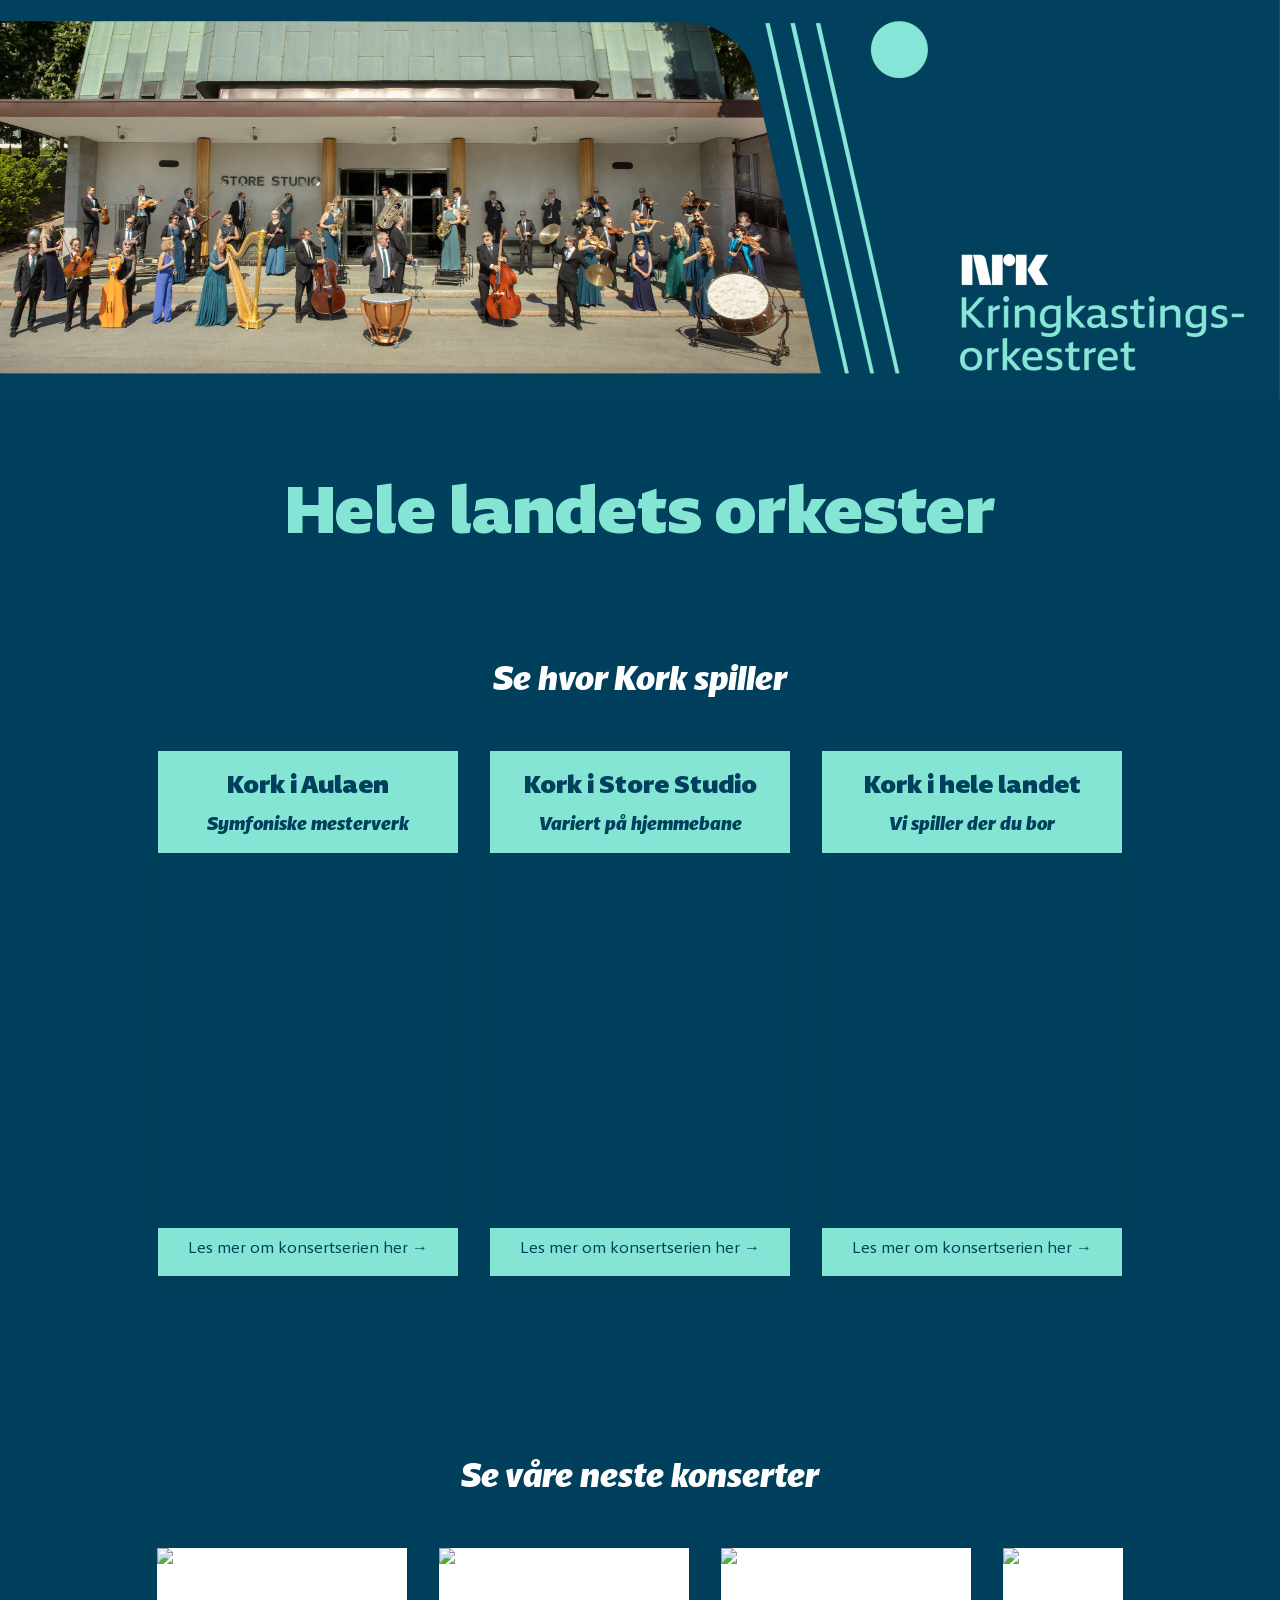
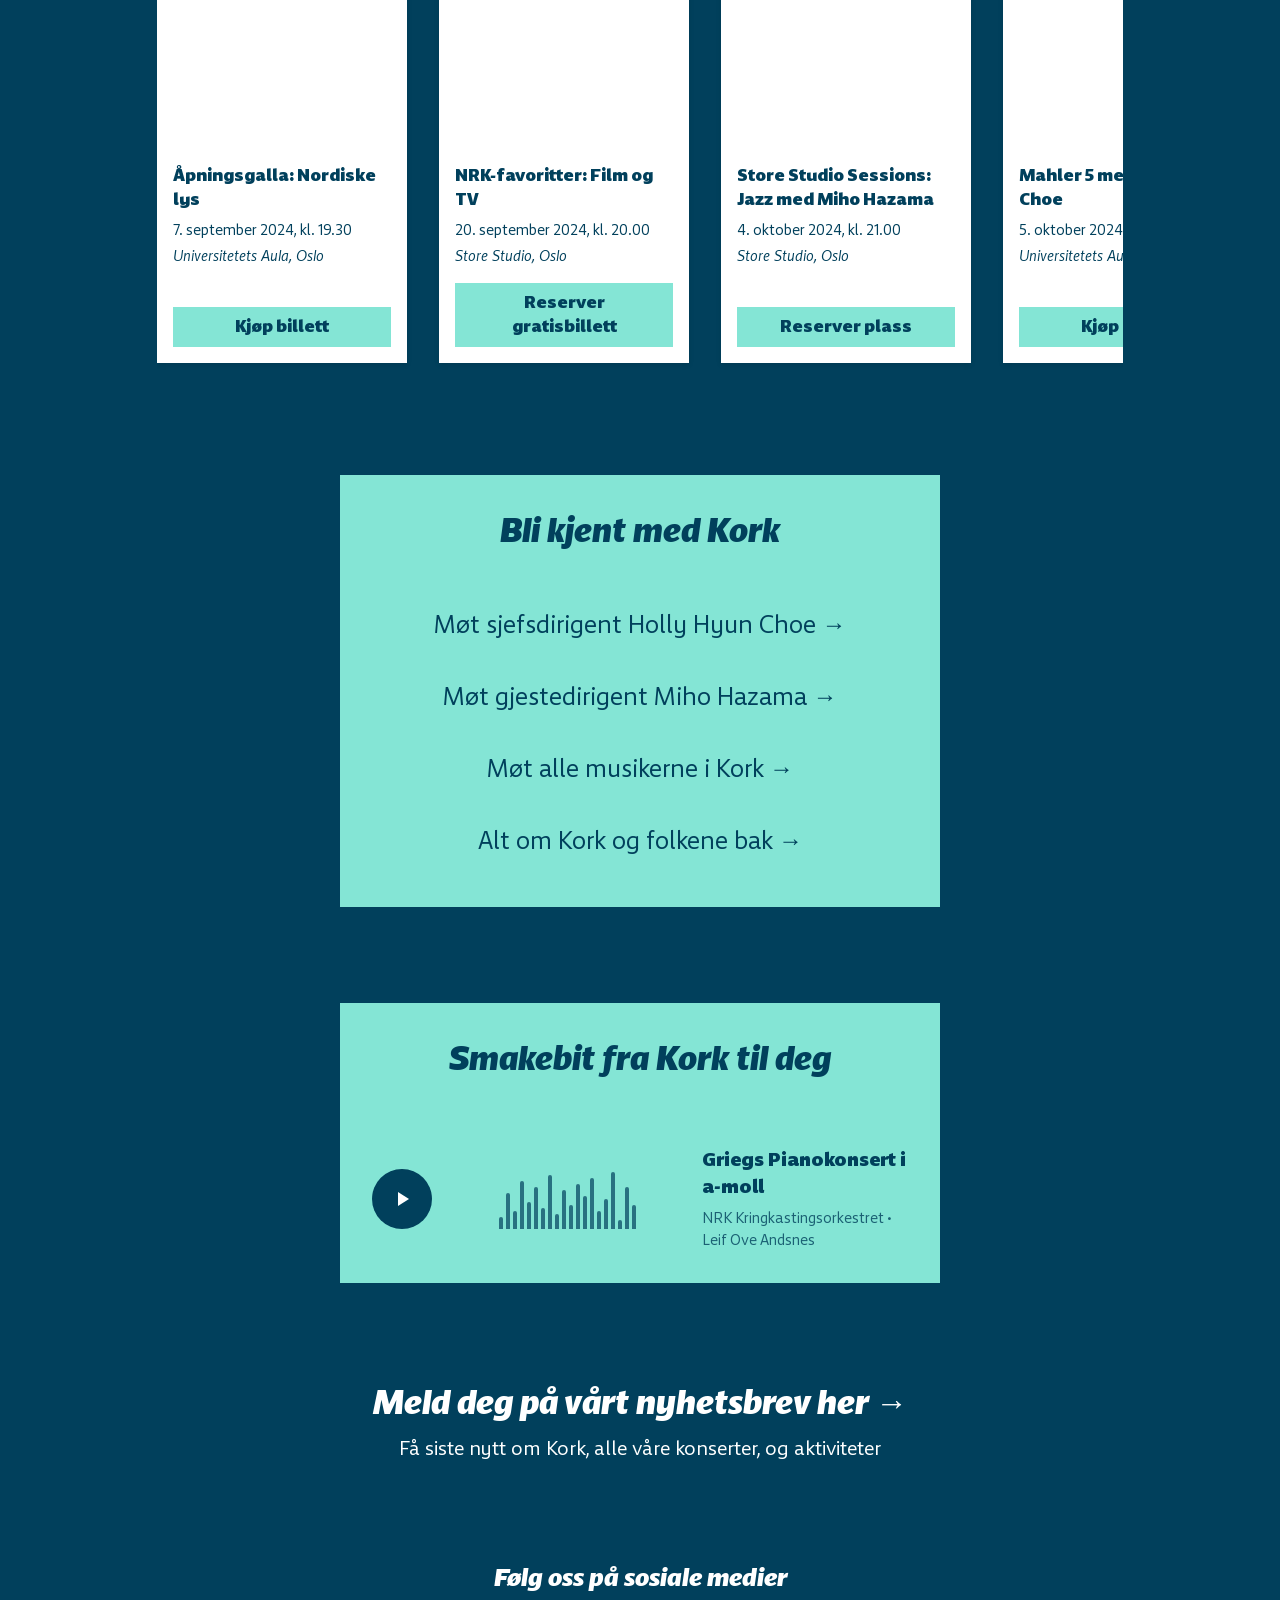
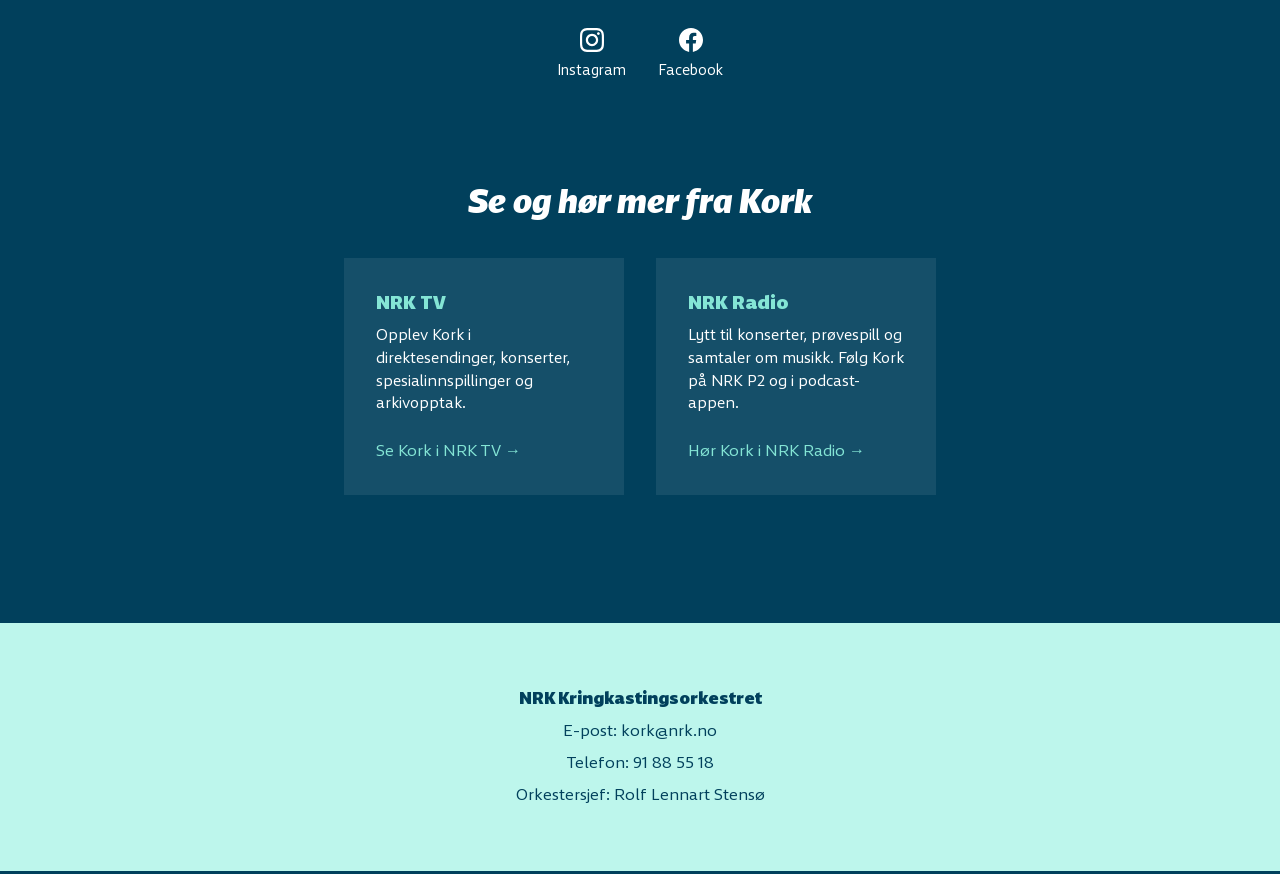
==== commit e45d6fa4: "Oppdater CSS og index" ====
--- a/index.html
+++ b/index.html
@@ -235,13 +235,18 @@
         </section>
 
         <!-- Media Section -->
-        <section class="media-section">
-            <div class="media-boxes">
-                <div class="media-box">
-                    <h3>Se Kork i NRK TV</h3>
-                </div>
-                <div class="media-box">
-                    <h3>Hør Kork i NRK Radio</h3>
+        <section class="series-media">
+            <h2>Se og hør mer fra Kork</h2>
+            <div class="series-media__grid">
+                <div class="series-media__item">
+                    <span>NRK TV</span>
+                    <p>Opplev Kork i direktesendinger, konserter, spesialinnspillinger og arkivopptak.</p>
+                    <a href="https://tv.nrk.no/serie/kork-hele-landets-orkester">Se Kork i NRK TV →</a>
+                </div>
+                <div class="series-media__item">
+                    <span>NRK Radio</span>
+                    <p>Lytt til konserter, prøvespill og samtaler om musikk. Følg Kork på NRK P2 og i podcast-appen.</p>
+                    <a href="https://radio.nrk.no/podkast/kork">Hør Kork i NRK Radio →</a>
                 </div>
             </div>
         </section>
--- a/global.css
+++ b/global.css
@@ -384,34 +384,6 @@
 .social-label {
   font-size: 0.9rem;
   margin-top: var(--spacing-xs);
-}
-
-.media-section {
-  margin-top: var(--spacing-3xl);
-  text-align: center;
-}
-
-.media-boxes {
-  display: flex;
-  gap: var(--spacing-lg);
-  justify-content: center;
-}
-
-.media-box {
-  background-color: var(--color-green);
-  border-radius: 0;
-  padding: var(--spacing-lg);
-  flex: 1;
-  max-width: 250px;
-  text-align: center;
-}
-
-.media-box h3 {
-  color: var(--color-dark-blue);
-  font-weight: 900;
-  font-style: italic;
-  margin: 0;
-  font-size: 1.5rem;
 }
 
 /* Music Player Section */
@@ -952,9 +924,10 @@
 }
 
 .series-media__grid {
-  display: grid;
+  display: flex;
   gap: var(--spacing-lg);
-  grid-template-columns: repeat(auto-fit, minmax(220px, 1fr));
+  justify-content: center;
+  flex-wrap: wrap;
 }
 
 .series-media__item {
@@ -962,12 +935,26 @@
   padding: var(--spacing-lg);
   display: grid;
   gap: var(--spacing-xs);
+  width: 280px;
+}
+
+.series-media__item span {
+  color: var(--color-green);
+  font-weight: 900;
+  font-size: 1.1rem;
+}
+
+.series-media__item p {
+  color: var(--color-white);
+  font-size: 0.95rem;
+  line-height: 1.5;
+  margin: 0;
 }
 
 .series-media__item a {
   color: var(--color-green);
   text-decoration: none;
-  font-weight: 700;
+  margin-top: var(--spacing-sm);
 }
 
 .series-media__item a:hover {
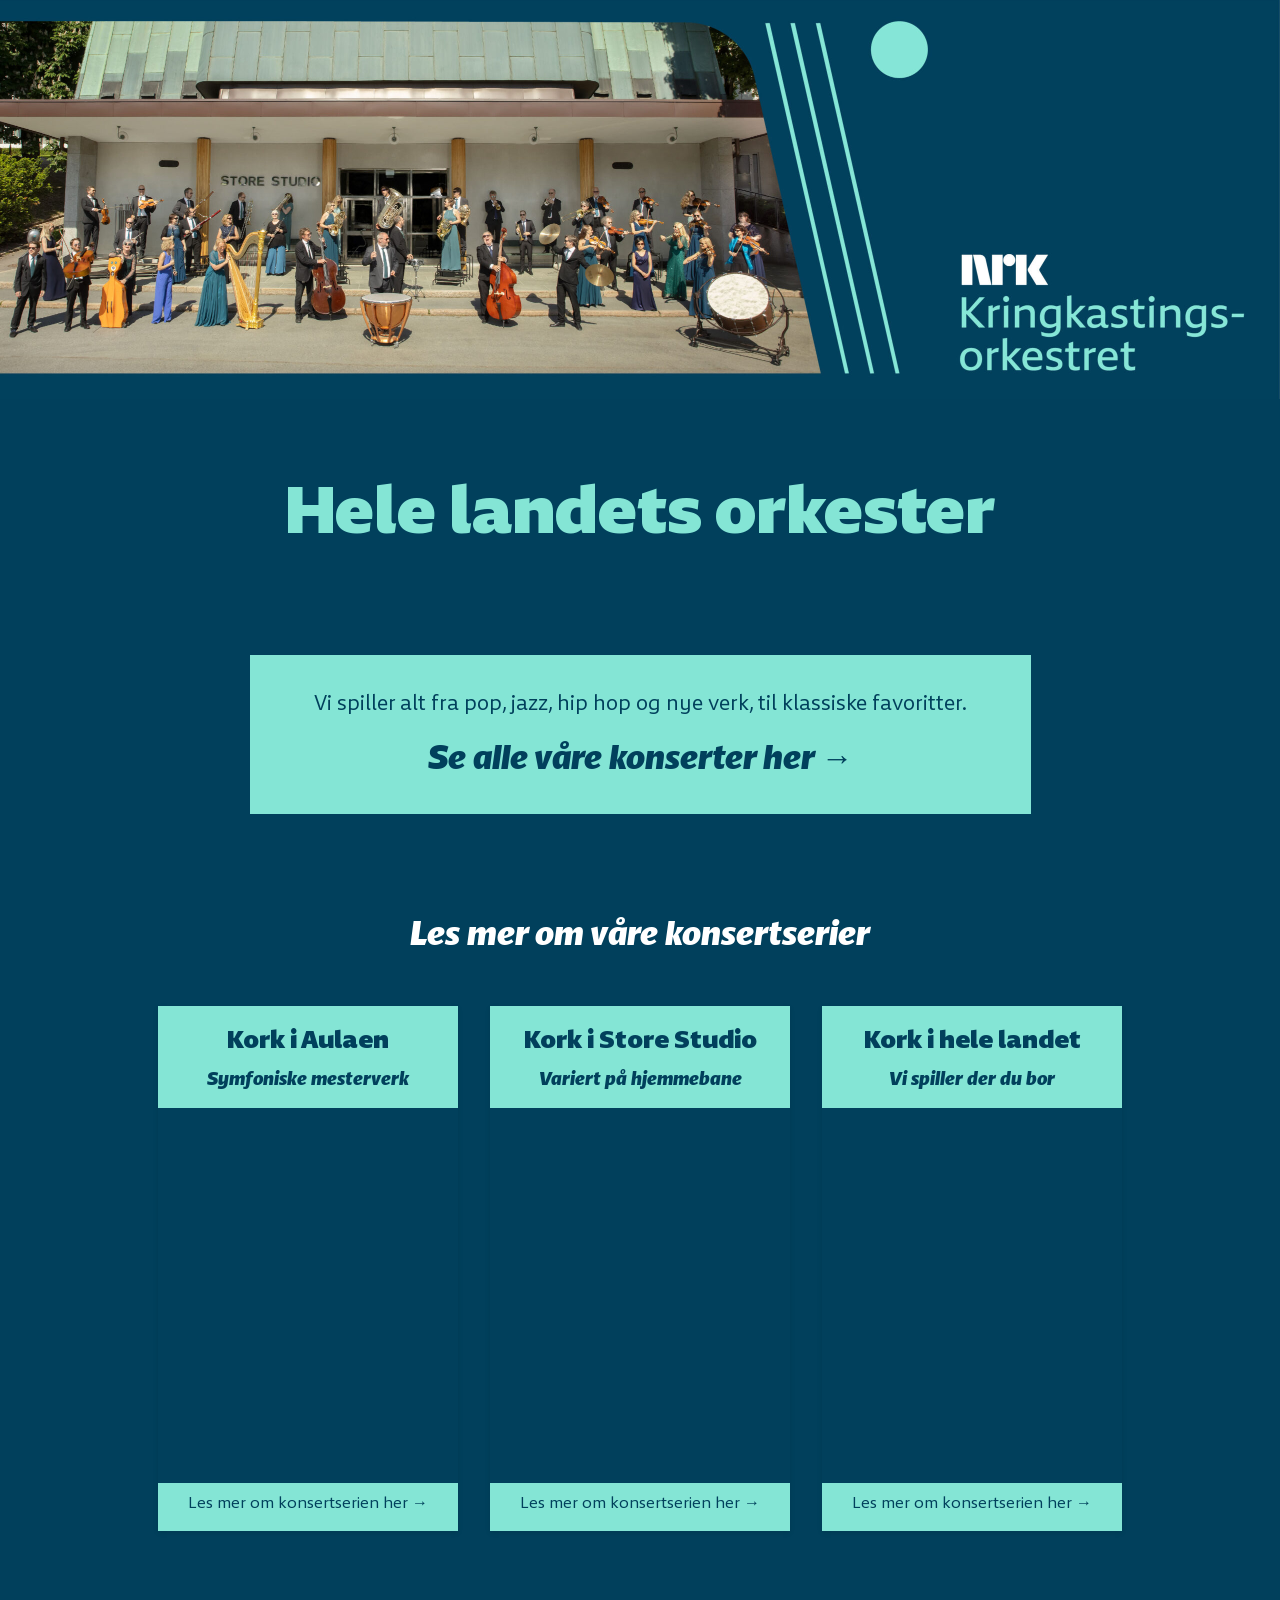
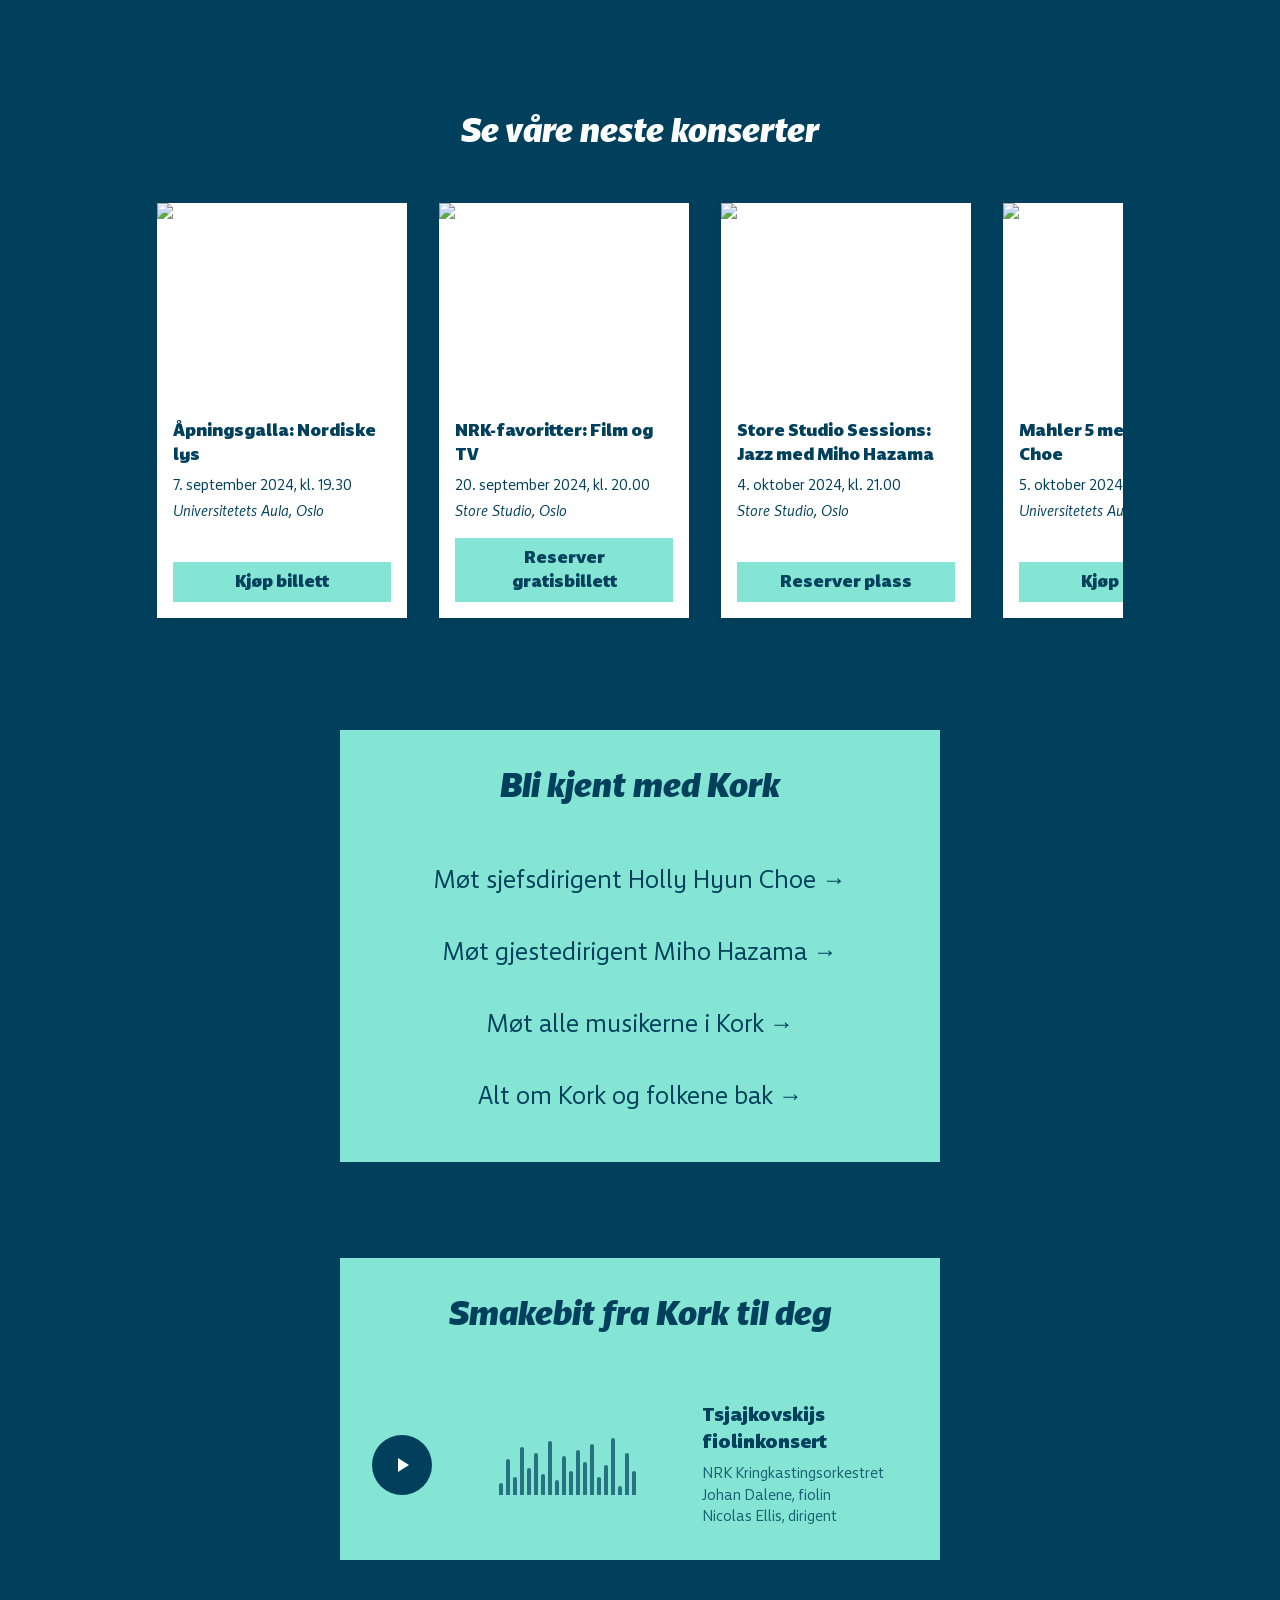
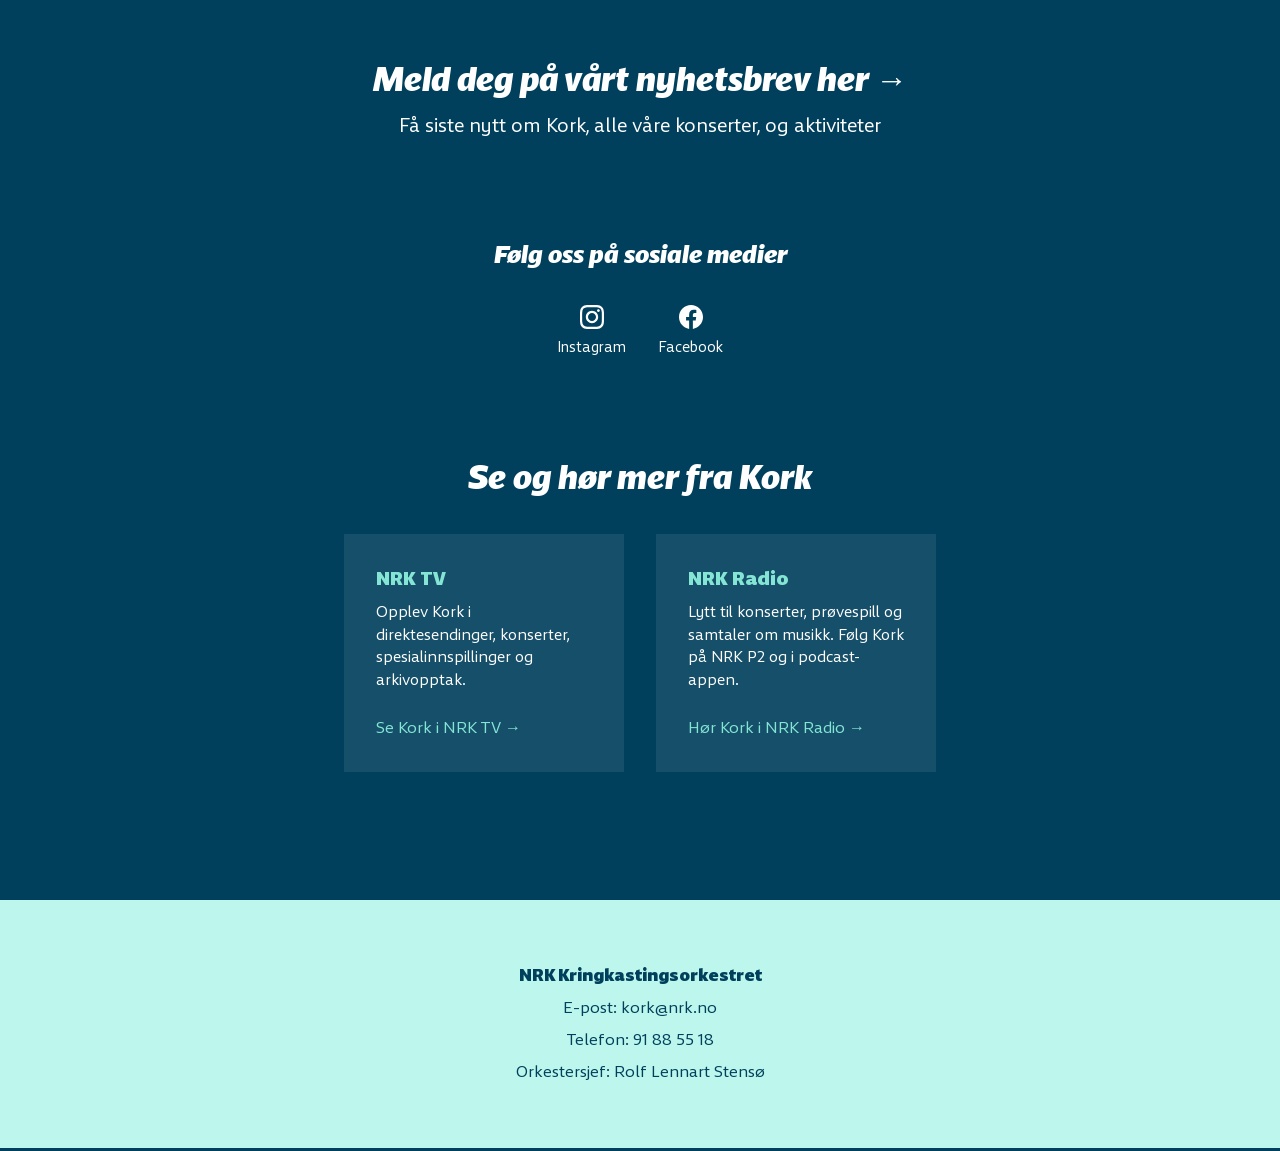
==== commit b33d4d15: "Oppdater CSS og index" ====
--- a/index.html
+++ b/index.html
@@ -14,9 +14,17 @@
 
     <main>
         <h2 class="main-title">Hele landets orkester</h2>
+
+        <section class="program-cta-section">
+            <div class="program-cta-box">
+                <p class="program-cta-intro">Vi spiller alt fra pop, jazz, hip hop og nye verk, til klassiske favoritter.</p>
+                <a href="program.html" class="program-cta">Se alle våre konserter her →</a>
+            </div>
+        </section>
+
         <!-- Series Cards Section -->
         <section class="series-section">
-            <h2 class="series-title">Se hvor Kork spiller</h2>
+            <h2 class="series-title">Les mer om våre konsertserier</h2>
             <div class="series-cards">
                 <div class="card">
                     <h3 class="card-title">Kork i Aulaen</h3>
@@ -53,7 +61,7 @@
                 </div>
             </div>
         </section>
-        
+
         <section class="concerts-section">
             <h2>Se våre neste konserter</h2>
                 <div class="concerts-carousel">
@@ -206,12 +214,24 @@
                     <div class="frequency-bar" style="height: 40%"></div>
                 </div>
                     <div class="track-info">
-                        <h3>Griegs Pianokonsert i a-moll</h3>
-                        <p>NRK Kringkastingsorkestret • Leif Ove Andsnes</p>
-                    </div>
-                </div>
-            </div>
-        </section>
+                        <h3>Tsjajkovskijs fiolinkonsert</h3>
+                        <p>NRK Kringkastingsorkestret</p>
+                        <p>Johan Dalene, fiolin</p>
+                        <p>Nicolas Ellis, dirigent</p>
+                    </div>
+                </div>
+            </div>
+        </section>
+
+        <script>
+            // Music player functionality
+            const playBtn = document.getElementById('playBtn');
+            const audioUrl = 'https://radio.nrk.no/serie/paa-konsert-med-kork/MKKL15003925';
+
+            playBtn.addEventListener('click', function() {
+                window.open(audioUrl, '_blank');
+            });
+        </script>
 
         <!-- Newsletter Section -->
         <section class="newsletter-section">
@@ -246,7 +266,7 @@
                 <div class="series-media__item">
                     <span>NRK Radio</span>
                     <p>Lytt til konserter, prøvespill og samtaler om musikk. Følg Kork på NRK P2 og i podcast-appen.</p>
-                    <a href="https://radio.nrk.no/podkast/kork">Hør Kork i NRK Radio →</a>
+                    <a href="https://radio.nrk.no/serie/paa-konsert-med-kork">Hør Kork i NRK Radio →</a>
                 </div>
             </div>
         </section>
--- a/global.css
+++ b/global.css
@@ -284,6 +284,202 @@
 .om-kork-section {
   margin-top: var(--spacing-3xl);
   text-align: center;
+}
+
+/* Program CTA on frontpage */
+.program-cta-section {
+  margin-top: var(--spacing-3xl);
+  text-align: center;
+}
+
+.program-cta-box {
+  display: inline-block;
+  background-color: var(--color-green);
+  padding: var(--spacing-lg) var(--spacing-2xl);
+  transition: transform 0.3s ease;
+}
+
+.program-cta-box:hover {
+  transform: translateY(-4px);
+}
+
+.program-cta-intro {
+  color: var(--color-dark-blue);
+  font-size: 1.3rem;
+  margin: 0 0 var(--spacing-sm) 0;
+}
+
+.program-cta {
+  display: inline-block;
+  color: var(--color-dark-blue);
+  font-size: 2rem;
+  font-weight: 900;
+  font-style: italic;
+  text-decoration: none;
+}
+
+.program-cta:hover {
+  text-decoration: underline;
+}
+
+/* Program page */
+.program-hero {
+  background-color: var(--color-dark-blue);
+  color: var(--color-white);
+  padding: var(--spacing-3xl) var(--spacing-lg);
+  max-width: var(--max-width-container);
+  margin: 0 auto;
+  text-align: center;
+}
+
+.program-hero__breadcrumb {
+  color: var(--color-light-green);
+  text-decoration: none;
+  font-size: 0.95rem;
+  display: block;
+  margin-bottom: var(--spacing-md);
+}
+
+.program-hero__breadcrumb:hover {
+  color: var(--color-white);
+}
+
+.program-hero__title {
+  font-size: 3.5rem;
+  font-weight: 900;
+  margin: 0 0 var(--spacing-md) 0;
+  color: var(--color-green);
+}
+
+.program-hero__lead {
+  font-size: 1.2rem;
+  line-height: 1.6;
+  margin: 0;
+  max-width: 800px;
+  margin-left: auto;
+  margin-right: auto;
+  text-wrap: balance;
+}
+
+@media (max-width: 768px) {
+  .program-hero {
+    padding: var(--spacing-2xl) var(--spacing-md);
+  }
+
+  .program-hero__title {
+    font-size: 2.5rem;
+  }
+}
+
+.program-filters {
+  max-width: var(--max-width-container);
+  margin: var(--spacing-sm) auto;
+  padding: 0 var(--spacing-lg);
+}
+
+.program-filters__title {
+  font-size: 2rem;
+  font-weight: 900;
+  font-style: italic;
+  color: var(--color-green);
+  margin: 0 0 var(--spacing-md) 0;
+}
+
+.filter-group {
+  margin-bottom: var(--spacing-md);
+}
+
+.series-links-bottom {
+  display: flex;
+  gap: var(--spacing-md);
+  justify-content: center;
+  margin: var(--spacing-3xl) auto;
+  flex-wrap: nowrap;
+  max-width: var(--max-width-container);
+  padding: 0 var(--spacing-lg);
+}
+
+@media (max-width: 768px) {
+  .series-links-bottom {
+    flex-wrap: wrap;
+  }
+}
+
+.series-links-bottom a {
+  background-color: var(--color-green);
+  color: var(--color-dark-blue);
+  text-decoration: none;
+  font-size: 1rem;
+  font-weight: 700;
+  padding: var(--spacing-sm) var(--spacing-md);
+  transition: transform 0.3s ease, background-color 0.3s ease;
+  white-space: nowrap;
+}
+
+.series-links-bottom a:hover {
+  background-color: var(--color-dark-blue);
+  color: var(--color-white);
+  transform: translateY(-2px);
+}
+
+.filter-buttons {
+  display: flex;
+  gap: var(--spacing-xs);
+  flex-wrap: wrap;
+}
+
+.filter-btn {
+  background: rgba(255, 255, 255, 0.08);
+  color: var(--color-white);
+  border: 2px solid transparent;
+  padding: var(--spacing-xs) var(--spacing-md);
+  font-size: 1rem;
+  font-weight: 400;
+  cursor: pointer;
+  transition: all 0.3s ease;
+  font-family: var(--font-family-base);
+}
+
+.filter-btn:hover {
+  background: rgba(255, 255, 255, 0.12);
+  border-color: var(--color-green);
+}
+
+.filter-btn--active {
+  background: var(--color-green);
+  color: var(--color-dark-blue);
+  font-weight: 900;
+}
+
+.program-concerts {
+  max-width: var(--max-width-container);
+  margin: var(--spacing-2xl) auto;
+  padding: 0 var(--spacing-lg);
+}
+
+.program-grid {
+  display: grid;
+  grid-template-columns: repeat(4, 1fr);
+  gap: var(--spacing-lg);
+}
+
+@media (max-width: 1024px) {
+  .program-grid {
+    grid-template-columns: repeat(3, 1fr);
+  }
+}
+
+@media (max-width: 768px) {
+  .program-grid {
+    grid-template-columns: repeat(2, 1fr);
+    gap: var(--spacing-md);
+  }
+}
+
+@media (max-width: 500px) {
+  .program-grid {
+    grid-template-columns: 1fr;
+  }
 }
 
 .conductor-links-box {
@@ -889,6 +1085,7 @@
   margin: 0;
   font-size: 1.1rem;
   line-height: 1.6;
+  text-wrap: balance;
 }
 
 .series-highlight cite {
@@ -936,6 +1133,9 @@
   display: grid;
   gap: var(--spacing-xs);
   width: 280px;
+  min-width: 280px;
+  max-width: 280px;
+  flex-shrink: 0;
 }
 
 .series-media__item span {
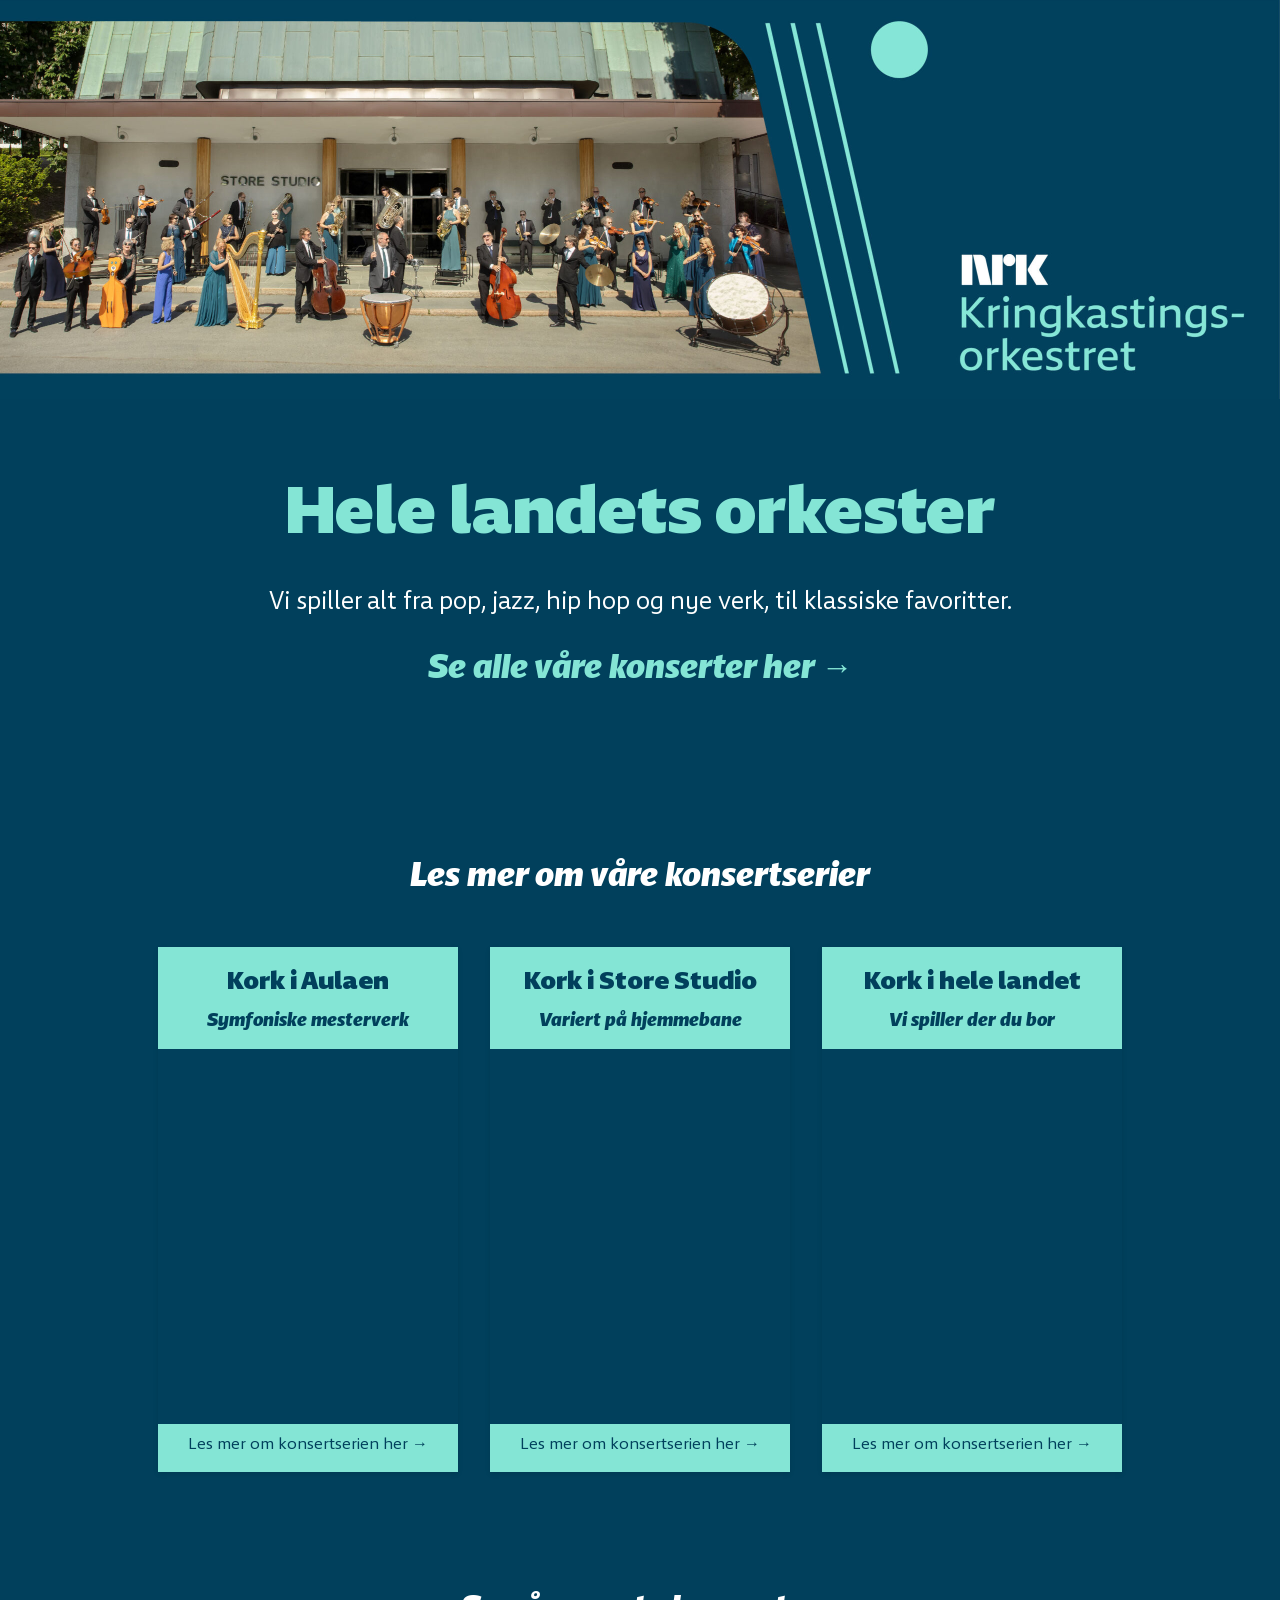
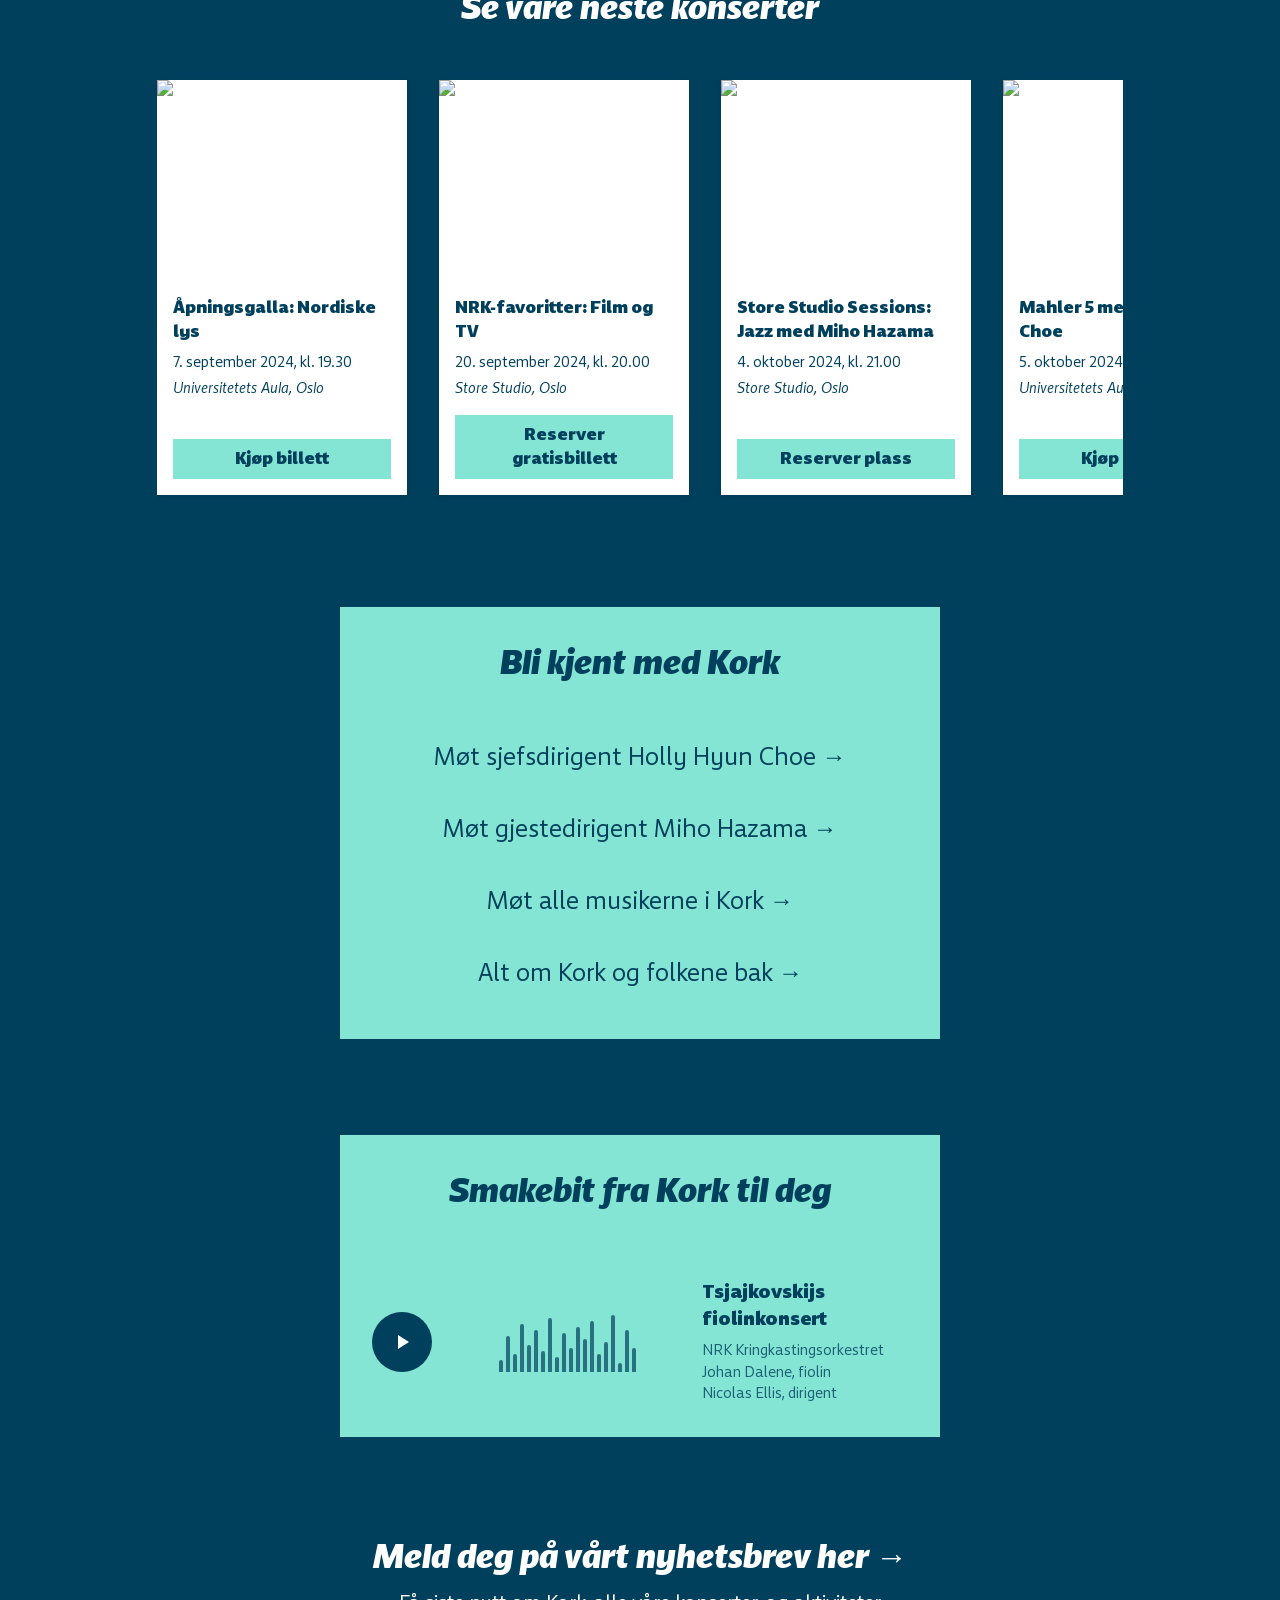
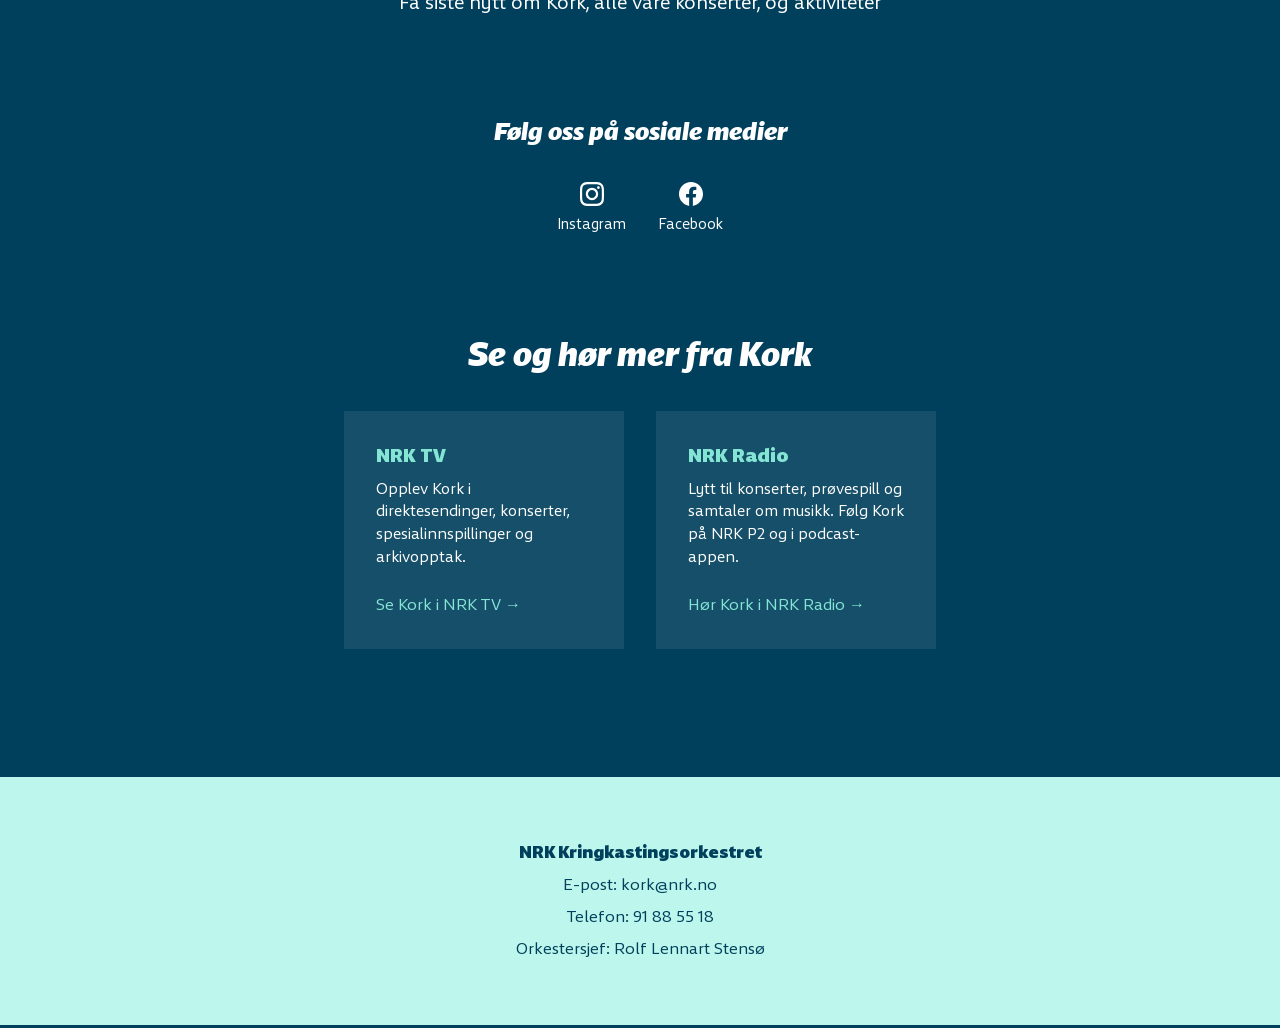
==== commit 8b30f2e5: "Oppdater alle HTML-sider og CSS" ====
--- a/index.html
+++ b/index.html
@@ -13,13 +13,10 @@
     </header>
 
     <main>
-        <h2 class="main-title">Hele landets orkester</h2>
-
-        <section class="program-cta-section">
-            <div class="program-cta-box">
-                <p class="program-cta-intro">Vi spiller alt fra pop, jazz, hip hop og nye verk, til klassiske favoritter.</p>
-                <a href="program.html" class="program-cta">Se alle våre konserter her →</a>
-            </div>
+        <section class="hero-section">
+            <h2 class="main-title">Hele landets orkester</h2>
+            <p class="hero-intro">Vi spiller alt fra pop, jazz, hip hop og nye verk, til klassiske favoritter.</p>
+            <a href="program.html" class="hero-link">Se alle våre konserter her →</a>
         </section>
 
         <!-- Series Cards Section -->
--- a/global.css
+++ b/global.css
@@ -101,13 +101,40 @@
   color: var(--color-white);
 }
 
+.hero-section {
+  text-align: center;
+  margin-bottom: 10rem;
+}
+
 .main-title {
   font-size: 4rem;
   color: var(--color-green);
   font-weight: 900;
   font-style: normal;
-  margin: 0 0 var(--spacing-3xl) 0;
-  text-align: center;
+  margin: 0 0 var(--spacing-md) 0;
+  text-align: center;
+}
+
+.hero-intro {
+  font-size: 1.5rem;
+  color: var(--color-white);
+  margin: 0 0 var(--spacing-md) 0;
+  max-width: 70ch;
+  margin-left: auto;
+  margin-right: auto;
+}
+
+.hero-link {
+  display: inline-block;
+  font-size: 2rem;
+  color: var(--color-green);
+  font-weight: 900;
+  font-style: italic;
+  text-decoration: none;
+}
+
+.hero-link:hover {
+  color: var(--color-white);
 }
 
 .series-title {
@@ -284,42 +311,6 @@
 .om-kork-section {
   margin-top: var(--spacing-3xl);
   text-align: center;
-}
-
-/* Program CTA on frontpage */
-.program-cta-section {
-  margin-top: var(--spacing-3xl);
-  text-align: center;
-}
-
-.program-cta-box {
-  display: inline-block;
-  background-color: var(--color-green);
-  padding: var(--spacing-lg) var(--spacing-2xl);
-  transition: transform 0.3s ease;
-}
-
-.program-cta-box:hover {
-  transform: translateY(-4px);
-}
-
-.program-cta-intro {
-  color: var(--color-dark-blue);
-  font-size: 1.3rem;
-  margin: 0 0 var(--spacing-sm) 0;
-}
-
-.program-cta {
-  display: inline-block;
-  color: var(--color-dark-blue);
-  font-size: 2rem;
-  font-weight: 900;
-  font-style: italic;
-  text-decoration: none;
-}
-
-.program-cta:hover {
-  text-decoration: underline;
 }
 
 /* Program page */
@@ -700,7 +691,6 @@
 /* Concert Section */
 .concerts-section {
   margin-top: var(--spacing-3xl);
-  padding-top: var(--spacing-2xl);
 }
 
 .concerts-section h2 {
@@ -859,6 +849,28 @@
   display: flex;
   flex-direction: column;
   gap: var(--spacing-xxs);
+}
+
+/* Page Navigation */
+.page-navigation {
+  margin-top: var(--spacing-3xl);
+  padding-top: var(--spacing-3xl);
+  border-top: 1px solid rgba(255, 255, 255, 0.2);
+  display: flex;
+  gap: var(--spacing-lg);
+  justify-content: center;
+  flex-wrap: wrap;
+}
+
+.page-nav-link {
+  color: var(--color-light-green);
+  text-decoration: none;
+  font-size: 1rem;
+  transition: color 0.3s ease;
+}
+
+.page-nav-link:hover {
+  color: var(--color-white);
 }
 
 /* Footer */
@@ -1730,6 +1742,18 @@
   margin-bottom: 0;
 }
 
+.person-fact-box dd ul {
+  margin: 0;
+  padding-left: 1.2rem;
+  list-style-type: disc;
+  display: grid;
+  gap: var(--spacing-xxs);
+}
+
+.person-fact-box dd ul li {
+  line-height: 1.5;
+}
+
 .person-quote {
   max-width: 800px;
   margin: var(--spacing-3xl) auto;
